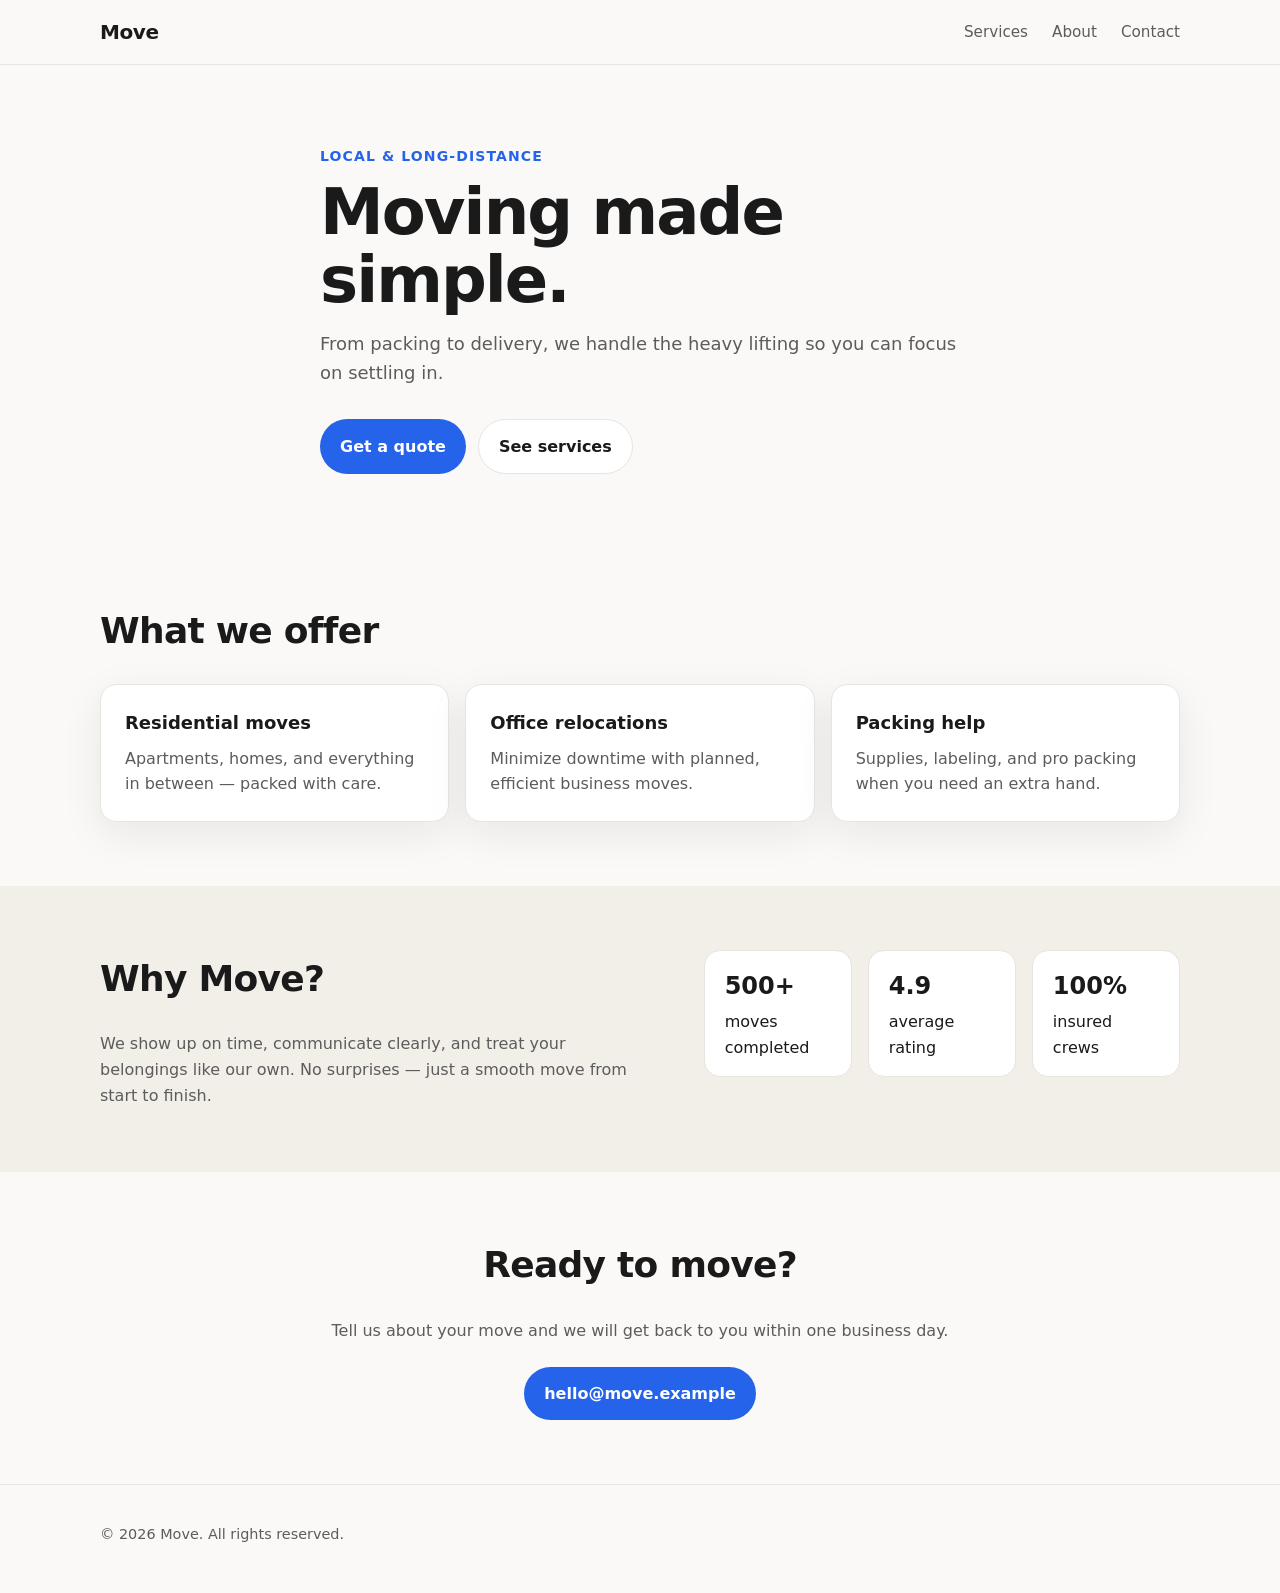
==== index.html @ 8deb81dd "Initial commit: simple HTML/CSS landing page for Move website. Co-authored-by: Cursor <cursoragent@c" ====
<!DOCTYPE html>
<html lang="en">
  <head>
    <meta charset="UTF-8" />
    <meta name="viewport" content="width=device-width, initial-scale=1.0" />
    <title>Move — Simple, stress-free moving</title>
    <link rel="stylesheet" href="styles.css" />
  </head>
  <body>
    <header class="site-header">
      <div class="container header-inner">
        <a class="logo" href="#">Move</a>
        <nav aria-label="Primary">
          <a href="#services">Services</a>
          <a href="#about">About</a>
          <a href="#contact">Contact</a>
        </nav>
      </div>
    </header>

    <main>
      <section class="hero">
        <div class="container hero-inner">
          <p class="eyebrow">Local &amp; long-distance</p>
          <h1>Moving made simple.</h1>
          <p class="lead">
            From packing to delivery, we handle the heavy lifting so you can
            focus on settling in.
          </p>
          <div class="hero-actions">
            <a class="button button-primary" href="#contact">Get a quote</a>
            <a class="button button-secondary" href="#services">See services</a>
          </div>
        </div>
      </section>

      <section id="services" class="section">
        <div class="container">
          <h2>What we offer</h2>
          <div class="cards">
            <article class="card">
              <h3>Residential moves</h3>
              <p>Apartments, homes, and everything in between — packed with care.</p>
            </article>
            <article class="card">
              <h3>Office relocations</h3>
              <p>Minimize downtime with planned, efficient business moves.</p>
            </article>
            <article class="card">
              <h3>Packing help</h3>
              <p>Supplies, labeling, and pro packing when you need an extra hand.</p>
            </article>
          </div>
        </div>
      </section>

      <section id="about" class="section section-muted">
        <div class="container about-grid">
          <div>
            <h2>Why Move?</h2>
            <p>
              We show up on time, communicate clearly, and treat your belongings
              like our own. No surprises — just a smooth move from start to finish.
            </p>
          </div>
          <ul class="stats">
            <li><strong>500+</strong> moves completed</li>
            <li><strong>4.9</strong> average rating</li>
            <li><strong>100%</strong> insured crews</li>
          </ul>
        </div>
      </section>

      <section id="contact" class="section">
        <div class="container contact">
          <h2>Ready to move?</h2>
          <p>Tell us about your move and we will get back to you within one business day.</p>
          <a class="button button-primary" href="mailto:hello@move.example">hello@move.example</a>
        </div>
      </section>
    </main>

    <footer class="site-footer">
      <div class="container">
        <p>&copy; 2026 Move. All rights reserved.</p>
      </div>
    </footer>
  </body>
</html>
---- styles.css ----
*,
*::before,
*::after {
  box-sizing: border-box;
}

:root {
  --bg: #faf9f7;
  --surface: #ffffff;
  --text: #1a1a1a;
  --muted: #5c5c5c;
  --accent: #2563eb;
  --accent-dark: #1d4ed8;
  --border: #e8e4df;
  --shadow: 0 12px 40px rgba(26, 26, 26, 0.08);
  --radius: 16px;
  --max-width: 1080px;
}

html {
  scroll-behavior: smooth;
}

body {
  margin: 0;
  font-family: system-ui, -apple-system, BlinkMacSystemFont, "Segoe UI", sans-serif;
  color: var(--text);
  background: var(--bg);
  line-height: 1.6;
}

a {
  color: inherit;
  text-decoration: none;
}

.container {
  width: min(100% - 2rem, var(--max-width));
  margin-inline: auto;
}

.site-header {
  position: sticky;
  top: 0;
  z-index: 10;
  background: rgba(250, 249, 247, 0.9);
  backdrop-filter: blur(10px);
  border-bottom: 1px solid var(--border);
}

.header-inner {
  display: flex;
  align-items: center;
  justify-content: space-between;
  padding: 1rem 0;
}

.logo {
  font-weight: 700;
  font-size: 1.25rem;
  letter-spacing: -0.02em;
}

nav {
  display: flex;
  gap: 1.5rem;
}

nav a {
  color: var(--muted);
  font-size: 0.95rem;
}

nav a:hover {
  color: var(--text);
}

.hero {
  padding: 5rem 0 4rem;
}

.hero-inner {
  max-width: 640px;
}

.eyebrow {
  margin: 0 0 0.75rem;
  font-size: 0.875rem;
  font-weight: 600;
  letter-spacing: 0.08em;
  text-transform: uppercase;
  color: var(--accent);
}

h1 {
  margin: 0 0 1rem;
  font-size: clamp(2.5rem, 6vw, 4rem);
  line-height: 1.05;
  letter-spacing: -0.03em;
}

.lead {
  margin: 0 0 2rem;
  font-size: 1.125rem;
  color: var(--muted);
}

.hero-actions {
  display: flex;
  flex-wrap: wrap;
  gap: 0.75rem;
}

.button {
  display: inline-flex;
  align-items: center;
  justify-content: center;
  padding: 0.85rem 1.25rem;
  border-radius: 999px;
  font-weight: 600;
  transition: transform 0.15s ease, background 0.15s ease, color 0.15s ease;
}

.button:hover {
  transform: translateY(-1px);
}

.button-primary {
  background: var(--accent);
  color: #fff;
}

.button-primary:hover {
  background: var(--accent-dark);
}

.button-secondary {
  background: var(--surface);
  border: 1px solid var(--border);
}

.section {
  padding: 4rem 0;
}

.section-muted {
  background: #f2efe9;
}

h2 {
  margin: 0 0 1.5rem;
  font-size: clamp(1.75rem, 4vw, 2.25rem);
  letter-spacing: -0.02em;
}

.cards {
  display: grid;
  grid-template-columns: repeat(auto-fit, minmax(220px, 1fr));
  gap: 1rem;
}

.card {
  background: var(--surface);
  border: 1px solid var(--border);
  border-radius: var(--radius);
  padding: 1.5rem;
  box-shadow: var(--shadow);
}

.card h3 {
  margin: 0 0 0.5rem;
  font-size: 1.125rem;
}

.card p {
  margin: 0;
  color: var(--muted);
}

.about-grid {
  display: grid;
  gap: 2rem;
  align-items: start;
}

.about-grid p {
  margin: 0;
  color: var(--muted);
  max-width: 52ch;
}

.stats {
  list-style: none;
  margin: 0;
  padding: 0;
  display: grid;
  gap: 1rem;
}

.stats li {
  background: var(--surface);
  border: 1px solid var(--border);
  border-radius: var(--radius);
  padding: 1rem 1.25rem;
}

.stats strong {
  display: block;
  font-size: 1.5rem;
  margin-bottom: 0.25rem;
}

.contact {
  text-align: center;
}

.contact p {
  margin: 0 0 1.5rem;
  color: var(--muted);
}

.site-footer {
  border-top: 1px solid var(--border);
  padding: 1.5rem 0 2rem;
  color: var(--muted);
  font-size: 0.9rem;
}

@media (min-width: 768px) {
  .about-grid {
    grid-template-columns: 1.2fr 1fr;
  }

  .stats {
    grid-template-columns: repeat(3, 1fr);
  }
}
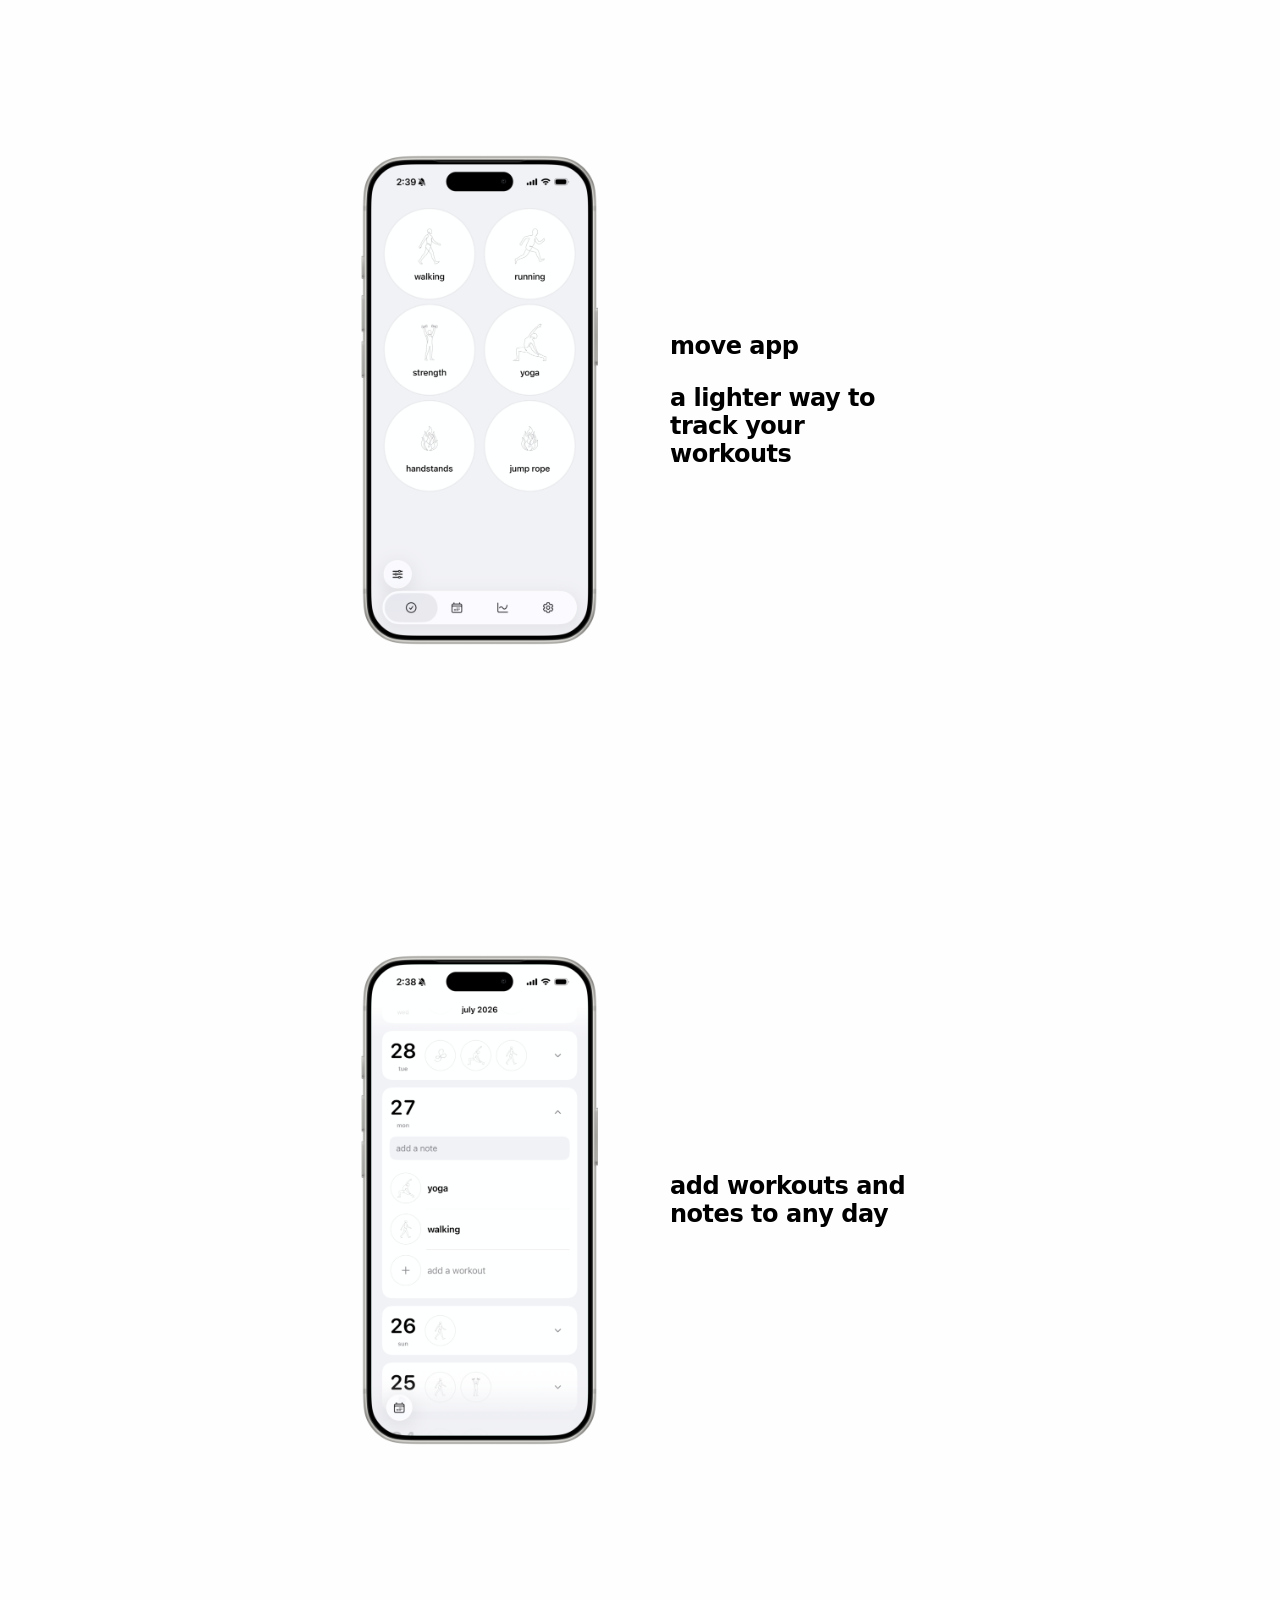
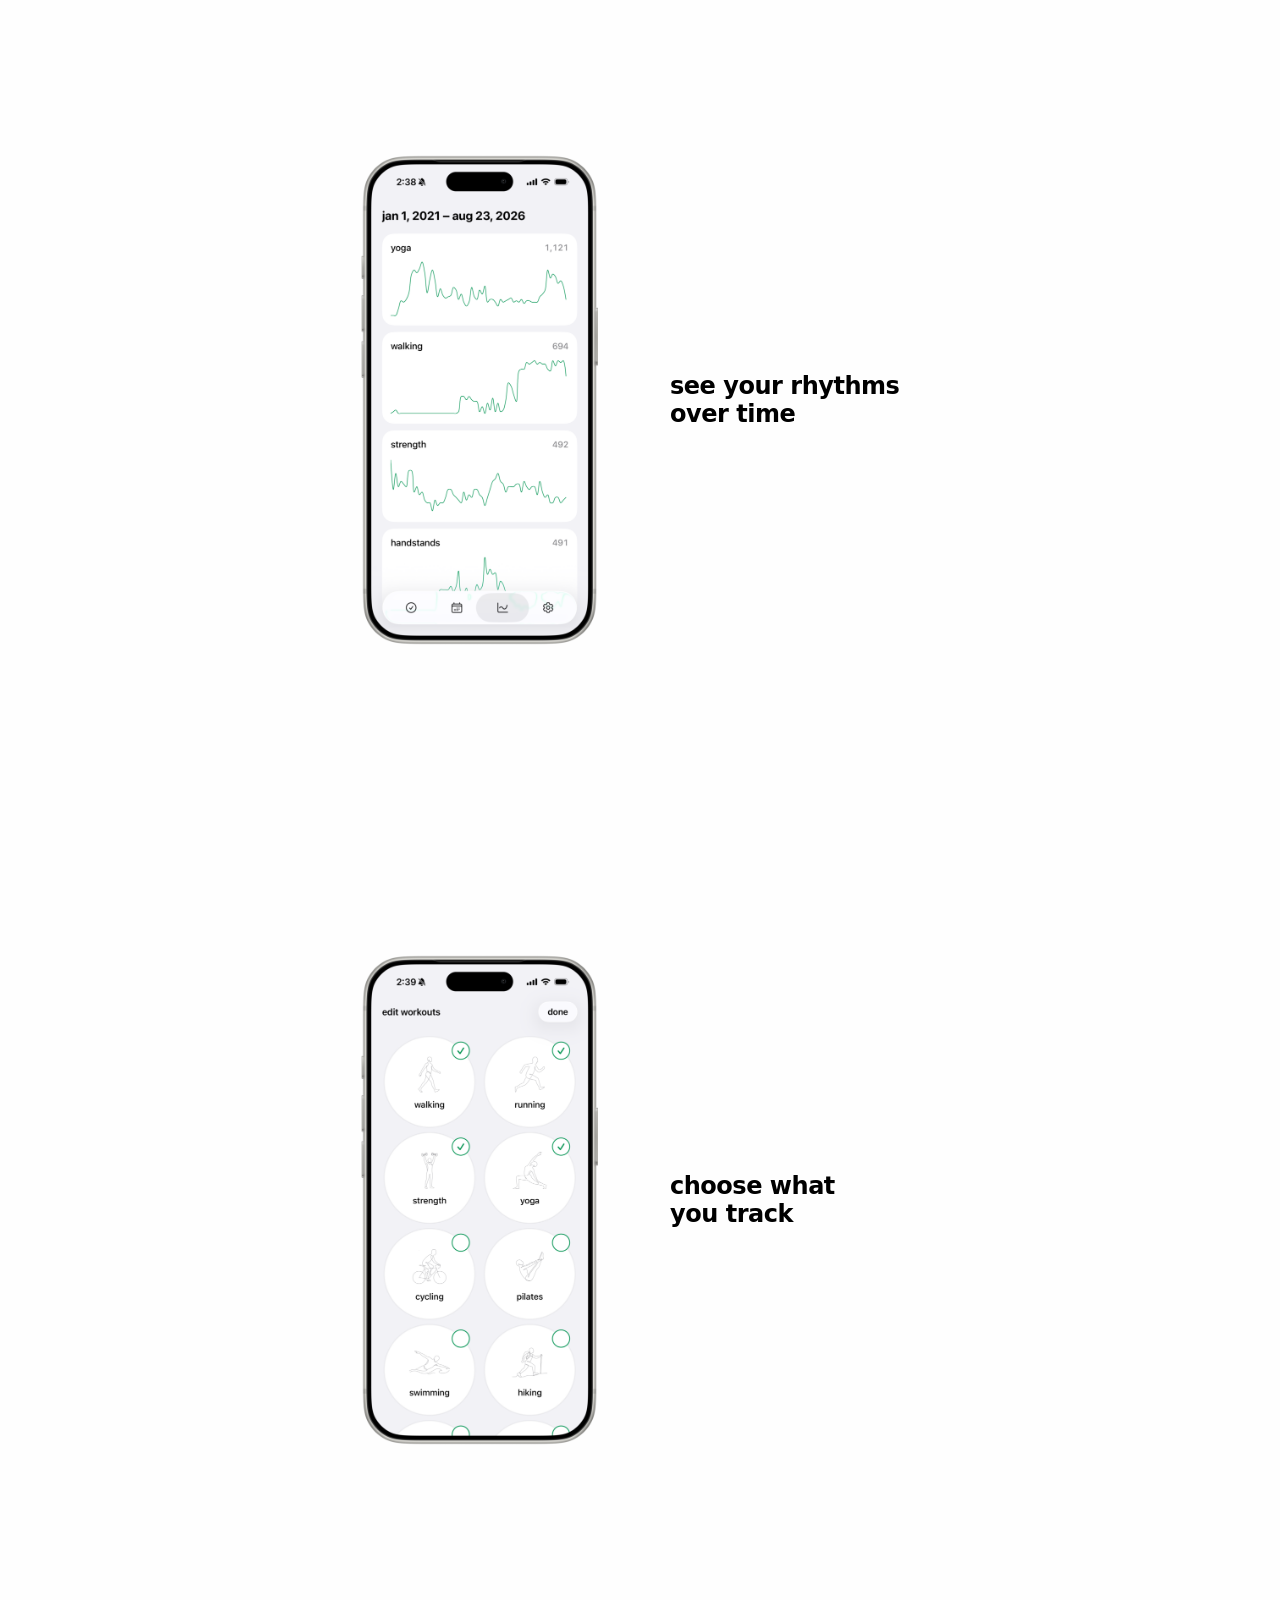
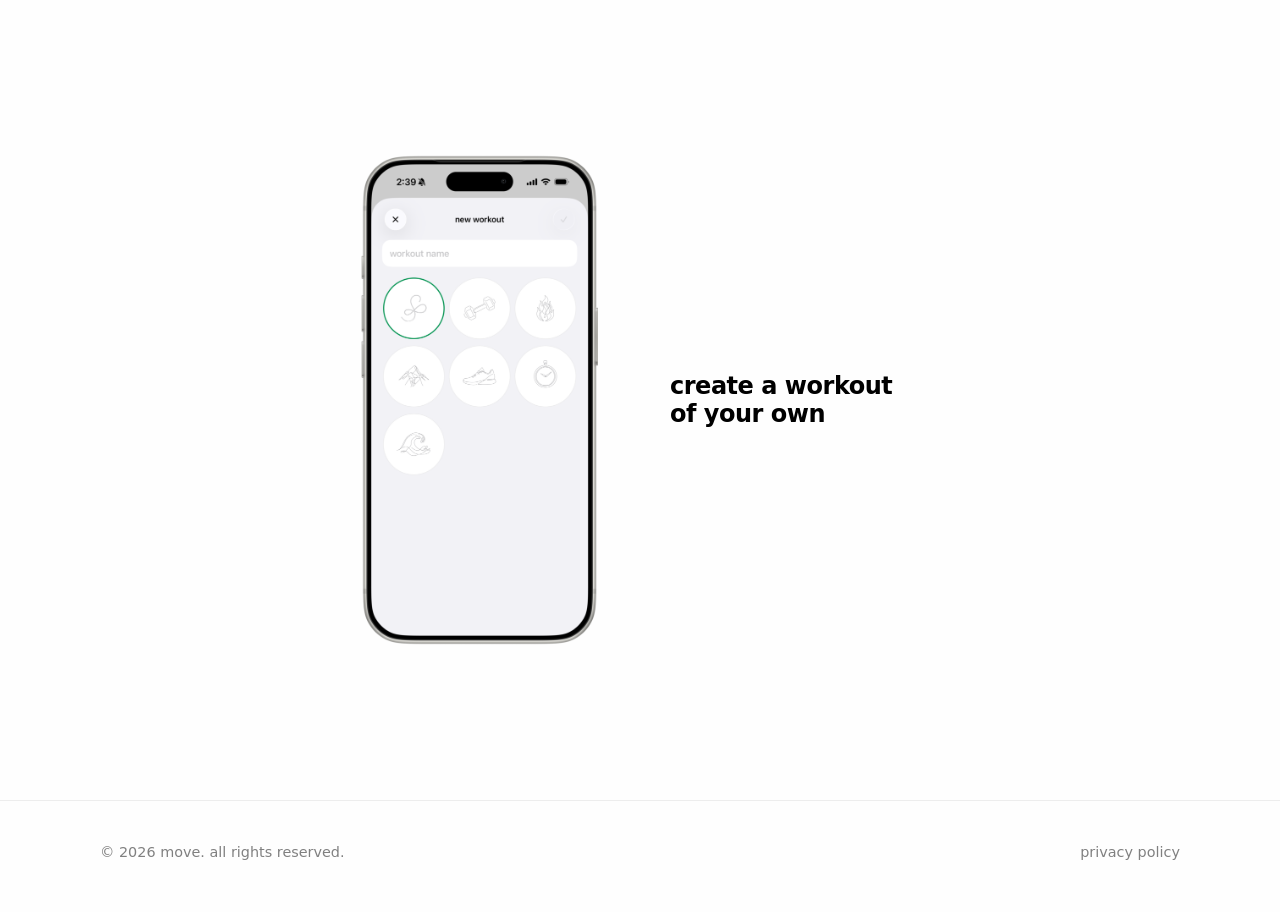
==== commit cf67a058: "Launch move workout tracker marketing site with privacy policy. Replace the placeholder landing page" ====
--- a/index.html
+++ b/index.html
@@ -3,87 +3,101 @@
   <head>
     <meta charset="UTF-8" />
     <meta name="viewport" content="width=device-width, initial-scale=1.0" />
-    <title>Move — Simple, stress-free moving</title>
+    <meta
+      name="description"
+      content="move app — a lighter way to track your workouts"
+    />
+    <title>move — a lighter way to track your workouts</title>
+    <link rel="icon" href="favicon.svg" type="image/svg+xml" />
     <link rel="stylesheet" href="styles.css" />
+    <script>
+      if (!matchMedia("(prefers-reduced-motion: reduce)").matches) {
+        document.documentElement.classList.add("js-reveal");
+      }
+    </script>
   </head>
   <body>
-    <header class="site-header">
-      <div class="container header-inner">
-        <a class="logo" href="#">Move</a>
-        <nav aria-label="Primary">
-          <a href="#services">Services</a>
-          <a href="#about">About</a>
-          <a href="#contact">Contact</a>
-        </nav>
-      </div>
-    </header>
-
-    <main>
-      <section class="hero">
-        <div class="container hero-inner">
-          <p class="eyebrow">Local &amp; long-distance</p>
-          <h1>Moving made simple.</h1>
-          <p class="lead">
-            From packing to delivery, we handle the heavy lifting so you can
-            focus on settling in.
-          </p>
-          <div class="hero-actions">
-            <a class="button button-primary" href="#contact">Get a quote</a>
-            <a class="button button-secondary" href="#services">See services</a>
+    <main class="landing">
+      <section class="panel">
+        <div class="panel-inner">
+          <figure class="panel-phone reveal">
+            <img
+              src="images/log.png"
+              alt="move app home screen with one-tap workout logging"
+              width="560"
+              height="1167"
+            />
+          </figure>
+          <div class="panel-copy reveal">
+            <h1>move app</h1>
+            <p>a lighter way to track your workouts</p>
           </div>
         </div>
       </section>
 
-      <section id="services" class="section">
-        <div class="container">
-          <h2>What we offer</h2>
-          <div class="cards">
-            <article class="card">
-              <h3>Residential moves</h3>
-              <p>Apartments, homes, and everything in between — packed with care.</p>
-            </article>
-            <article class="card">
-              <h3>Office relocations</h3>
-              <p>Minimize downtime with planned, efficient business moves.</p>
-            </article>
-            <article class="card">
-              <h3>Packing help</h3>
-              <p>Supplies, labeling, and pro packing when you need an extra hand.</p>
-            </article>
-          </div>
+      <section class="panel">
+        <div class="panel-inner">
+          <figure class="panel-phone reveal">
+            <img
+              src="images/calendar.png"
+              alt="Calendar view with notes and workouts for a day"
+              width="560"
+              height="1167"
+            />
+          </figure>
+          <p class="panel-copy reveal">add workouts and notes to any day</p>
         </div>
       </section>
 
-      <section id="about" class="section section-muted">
-        <div class="container about-grid">
-          <div>
-            <h2>Why Move?</h2>
-            <p>
-              We show up on time, communicate clearly, and treat your belongings
-              like our own. No surprises — just a smooth move from start to finish.
-            </p>
-          </div>
-          <ul class="stats">
-            <li><strong>500+</strong> moves completed</li>
-            <li><strong>4.9</strong> average rating</li>
-            <li><strong>100%</strong> insured crews</li>
-          </ul>
+      <section class="panel">
+        <div class="panel-inner">
+          <figure class="panel-phone reveal">
+            <img
+              src="images/patterns.png"
+              alt="Activity rhythms with sparklines for each workout"
+              width="560"
+              height="1167"
+            />
+          </figure>
+          <p class="panel-copy reveal">see your rhythms over time</p>
         </div>
       </section>
 
-      <section id="contact" class="section">
-        <div class="container contact">
-          <h2>Ready to move?</h2>
-          <p>Tell us about your move and we will get back to you within one business day.</p>
-          <a class="button button-primary" href="mailto:hello@move.example">hello@move.example</a>
+      <section class="panel">
+        <div class="panel-inner">
+          <figure class="panel-phone reveal">
+            <img
+              src="images/edit.png"
+              alt="Choose which workouts appear in your list"
+              width="560"
+              height="1167"
+            />
+          </figure>
+          <p class="panel-copy reveal">choose what you track</p>
+        </div>
+      </section>
+
+      <section class="panel">
+        <div class="panel-inner">
+          <figure class="panel-phone reveal">
+            <img
+              src="images/custom.png"
+              alt="Create a custom workout with name and icon"
+              width="560"
+              height="1167"
+            />
+          </figure>
+          <p class="panel-copy reveal">create a workout of your own</p>
         </div>
       </section>
     </main>
 
     <footer class="site-footer">
-      <div class="container">
-        <p>&copy; 2026 Move. All rights reserved.</p>
+      <div class="container footer-inner">
+        <p>&copy; 2026 move. all rights reserved.</p>
+        <a href="privacy.html">privacy policy</a>
       </div>
     </footer>
+    <script src="reveal.js"></script>
   </body>
 </html>
--- a/styles.css
+++ b/styles.css
@@ -5,20 +5,14 @@
 }
 
 :root {
-  --bg: #faf9f7;
-  --surface: #ffffff;
-  --text: #1a1a1a;
-  --muted: #5c5c5c;
-  --accent: #2563eb;
-  --accent-dark: #1d4ed8;
-  --border: #e8e4df;
-  --shadow: 0 12px 40px rgba(26, 26, 26, 0.08);
-  --radius: 16px;
+  --bg: #fefefe;
+  --text: #000000;
+  --muted: hsl(0, 0%, 50%);
+  --accent: #1f7a4d;
+  --accent-dark: #16653e;
+  --border: hsl(0, 0%, 93%);
   --max-width: 1080px;
-}
-
-html {
-  scroll-behavior: smooth;
+  --ease-out-soft: cubic-bezier(0.22, 1, 0.36, 1);
 }
 
 body {
@@ -34,6 +28,12 @@
   text-decoration: none;
 }
 
+img {
+  display: block;
+  max-width: 100%;
+  height: auto;
+}
+
 .container {
   width: min(100% - 2rem, var(--max-width));
   margin-inline: auto;
@@ -43,7 +43,7 @@
   position: sticky;
   top: 0;
   z-index: 10;
-  background: rgba(250, 249, 247, 0.9);
+  background: rgba(254, 254, 254, 0.9);
   backdrop-filter: blur(10px);
   border-bottom: 1px solid var(--border);
 }
@@ -56,182 +56,235 @@
 }
 
 .logo {
-  font-weight: 700;
+  font-weight: 600;
   font-size: 1.25rem;
   letter-spacing: -0.02em;
-}
-
-nav {
-  display: flex;
-  gap: 1.5rem;
-}
-
-nav a {
-  color: var(--muted);
-  font-size: 0.95rem;
-}
-
-nav a:hover {
-  color: var(--text);
-}
-
-.hero {
-  padding: 5rem 0 4rem;
-}
-
-.hero-inner {
-  max-width: 640px;
-}
-
-.eyebrow {
-  margin: 0 0 0.75rem;
-  font-size: 0.875rem;
-  font-weight: 600;
-  letter-spacing: 0.08em;
-  text-transform: uppercase;
-  color: var(--accent);
 }
 
 h1 {
   margin: 0 0 1rem;
   font-size: clamp(2.5rem, 6vw, 4rem);
+  font-weight: 600;
   line-height: 1.05;
   letter-spacing: -0.03em;
 }
 
-.lead {
-  margin: 0 0 2rem;
-  font-size: 1.125rem;
-  color: var(--muted);
-}
-
-.hero-actions {
-  display: flex;
-  flex-wrap: wrap;
-  gap: 0.75rem;
-}
-
-.button {
-  display: inline-flex;
+.landing {
+  display: flex;
+  flex-direction: column;
+}
+
+.panel {
+  display: flex;
   align-items: center;
   justify-content: center;
-  padding: 0.85rem 1.25rem;
-  border-radius: 999px;
-  font-weight: 600;
-  transition: transform 0.15s ease, background 0.15s ease, color 0.15s ease;
-}
-
-.button:hover {
-  transform: translateY(-1px);
-}
-
-.button-primary {
-  background: var(--accent);
-  color: #fff;
-}
-
-.button-primary:hover {
-  background: var(--accent-dark);
-}
-
-.button-secondary {
-  background: var(--surface);
-  border: 1px solid var(--border);
-}
-
-.section {
-  padding: 4rem 0;
-}
-
-.section-muted {
-  background: #f2efe9;
-}
-
-h2 {
-  margin: 0 0 1.5rem;
-  font-size: clamp(1.75rem, 4vw, 2.25rem);
+  min-height: min(800px, 100svh);
+  padding: 3rem 1.5rem;
+}
+
+.panel-inner {
+  display: flex;
+  flex-direction: column;
+  align-items: center;
+  gap: 3rem;
+  width: min(100%, 558px);
+}
+
+.panel-phone {
+  margin: 0;
+  width: min(100%, 237px);
+  overflow: hidden;
+  border-radius: 2.5rem;
+}
+
+.panel-phone img {
+  width: 100%;
+}
+
+.panel-copy {
+  margin: 0;
+  width: min(100%, 249px);
+  font-size: 1.5rem;
+  font-weight: 600;
+  line-height: normal;
   letter-spacing: -0.02em;
-}
-
-.cards {
-  display: grid;
-  grid-template-columns: repeat(auto-fit, minmax(220px, 1fr));
-  gap: 1rem;
-}
-
-.card {
-  background: var(--surface);
-  border: 1px solid var(--border);
-  border-radius: var(--radius);
-  padding: 1.5rem;
-  box-shadow: var(--shadow);
-}
-
-.card h3 {
-  margin: 0 0 0.5rem;
-  font-size: 1.125rem;
-}
-
-.card p {
-  margin: 0;
-  color: var(--muted);
-}
-
-.about-grid {
-  display: grid;
-  gap: 2rem;
-  align-items: start;
-}
-
-.about-grid p {
-  margin: 0;
-  color: var(--muted);
-  max-width: 52ch;
-}
-
-.stats {
-  list-style: none;
-  margin: 0;
-  padding: 0;
-  display: grid;
-  gap: 1rem;
-}
-
-.stats li {
-  background: var(--surface);
-  border: 1px solid var(--border);
-  border-radius: var(--radius);
-  padding: 1rem 1.25rem;
-}
-
-.stats strong {
-  display: block;
-  font-size: 1.5rem;
-  margin-bottom: 0.25rem;
-}
-
-.contact {
   text-align: center;
-}
-
-.contact p {
-  margin: 0 0 1.5rem;
-  color: var(--muted);
+  text-wrap: pretty;
+  display: flex;
+  flex-direction: column;
+  gap: 1em;
+}
+
+.panel-copy h1,
+.panel-copy p {
+  margin: 0;
+}
+
+.panel-copy h1 {
+  font-size: inherit;
+  font-weight: inherit;
+  line-height: inherit;
+  letter-spacing: inherit;
 }
 
 .site-footer {
   border-top: 1px solid var(--border);
-  padding: 1.5rem 0 2rem;
+  padding: 2.5rem 0 3rem;
   color: var(--muted);
   font-size: 0.9rem;
 }
 
+.footer-inner {
+  display: flex;
+  flex-direction: column;
+  flex-wrap: wrap;
+  align-items: center;
+  justify-content: center;
+  gap: 0.75rem;
+  text-align: center;
+}
+
+.footer-inner p {
+  margin: 0;
+}
+
+.footer-inner a {
+  color: var(--muted);
+  font-size: 0.9rem;
+}
+
+.footer-inner a:hover {
+  color: var(--text);
+}
+
+.legal-page {
+  padding: 4rem 0 5rem;
+}
+
+.legal-inner {
+  max-width: 48ch;
+  text-wrap: pretty;
+}
+
+.updated {
+  margin: 0 0 3rem;
+  color: var(--muted);
+  font-size: 0.95rem;
+}
+
+.legal-section {
+  margin-bottom: 2.125rem;
+}
+
+.legal-section h2 {
+  margin: 0 0 0.75rem;
+  font-size: 1.375rem;
+  font-weight: 600;
+  letter-spacing: -0.02em;
+}
+
+.legal-section p,
+.legal-section ul {
+  margin: 0 0 1rem;
+  color: var(--text);
+}
+
+.legal-section ul {
+  padding-left: 1.375rem;
+}
+
+.legal-section li + li {
+  margin-top: 0.375rem;
+}
+
+.legal-page a {
+  transition: text-decoration-color 0.2s ease;
+  text-decoration: underline;
+  text-underline-offset: 3px;
+  text-decoration-color: color-mix(in srgb, var(--text) 15%, transparent);
+}
+
+.legal-page a:hover {
+  text-decoration-color: color-mix(in srgb, var(--text) 40%, transparent);
+}
+
+/* Reveal: fade + slight slide up (only when JS enables .js-reveal) */
+.js-reveal .reveal {
+  opacity: 0;
+  transform: translateY(16px);
+  transition:
+    opacity 500ms var(--ease-out-soft),
+    transform 500ms var(--ease-out-soft);
+}
+
+.js-reveal .reveal--sm {
+  transform: translateY(12px);
+  transition-duration: 420ms;
+}
+
+.js-reveal .legal-body.reveal {
+  transform: translateY(10px);
+  transition-duration: 480ms;
+}
+
+.js-reveal .is-inview .panel-phone.reveal,
+.js-reveal .is-inview .panel-copy.reveal,
+.js-reveal .legal-page.is-inview .reveal {
+  opacity: 1;
+  transform: translateY(0);
+}
+
+.js-reveal .is-inview .panel-phone.reveal {
+  transition-delay: 0ms;
+}
+
+.js-reveal .is-inview .panel-copy.reveal {
+  transition-delay: 80ms;
+}
+
+.js-reveal .legal-page.is-inview h1.reveal {
+  transition-delay: 0ms;
+}
+
+.js-reveal .legal-page.is-inview .updated.reveal {
+  transition-delay: 60ms;
+}
+
+.js-reveal .legal-page.is-inview .legal-body.reveal {
+  transition-delay: 100ms;
+}
+
 @media (min-width: 768px) {
-  .about-grid {
-    grid-template-columns: 1.2fr 1fr;
-  }
-
-  .stats {
-    grid-template-columns: repeat(3, 1fr);
-  }
-}
+  .panel-inner {
+    flex-direction: row;
+    justify-content: center;
+    align-items: center;
+    gap: 72px;
+    width: auto;
+  }
+
+  .panel-copy {
+    text-align: left;
+  }
+
+  .footer-inner {
+    flex-direction: row;
+    justify-content: space-between;
+    text-align: start;
+  }
+}
+
+@media (prefers-reduced-motion: reduce) {
+  .js-reveal .reveal {
+    opacity: 1;
+    transform: none;
+    transition: none;
+  }
+
+  .js-reveal .is-inview .panel-phone.reveal,
+  .js-reveal .is-inview .panel-copy.reveal,
+  .js-reveal .legal-page.is-inview .reveal {
+    transition: none;
+    transition-delay: 0ms;
+  }
+}
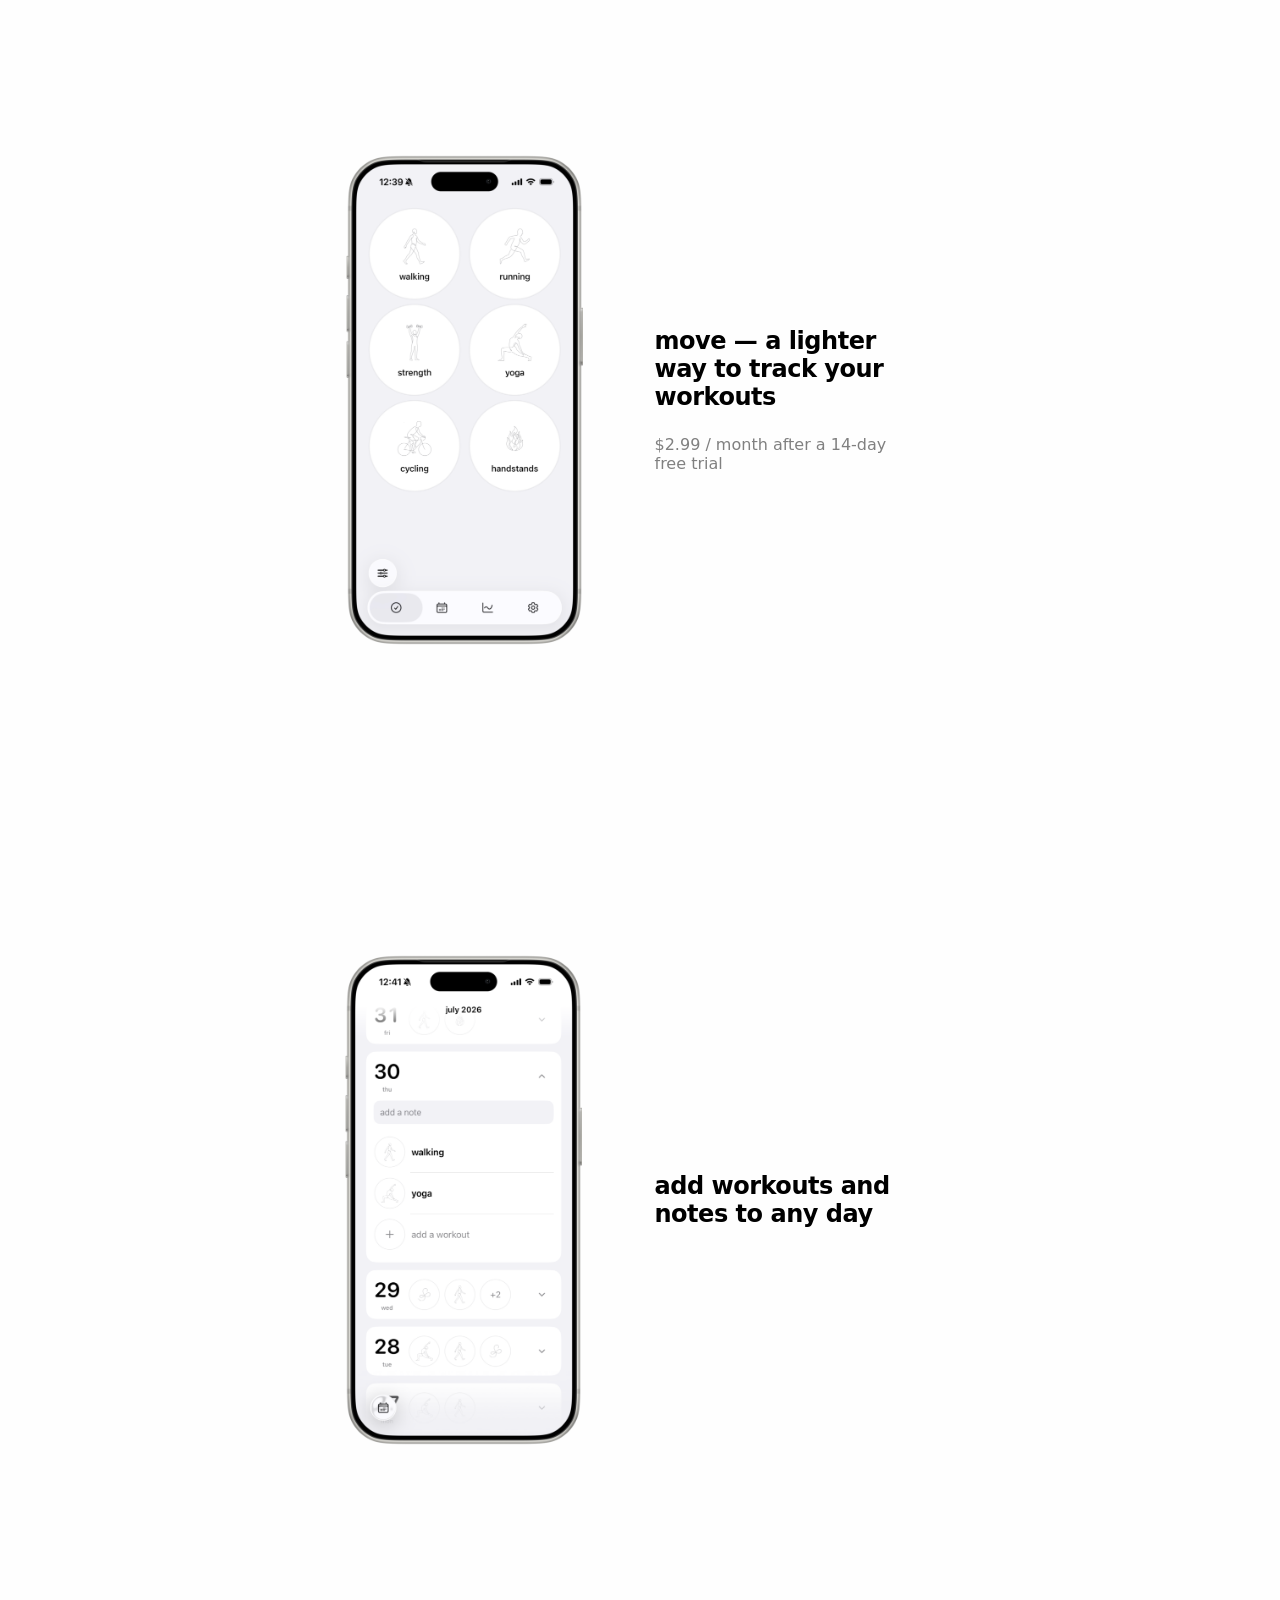
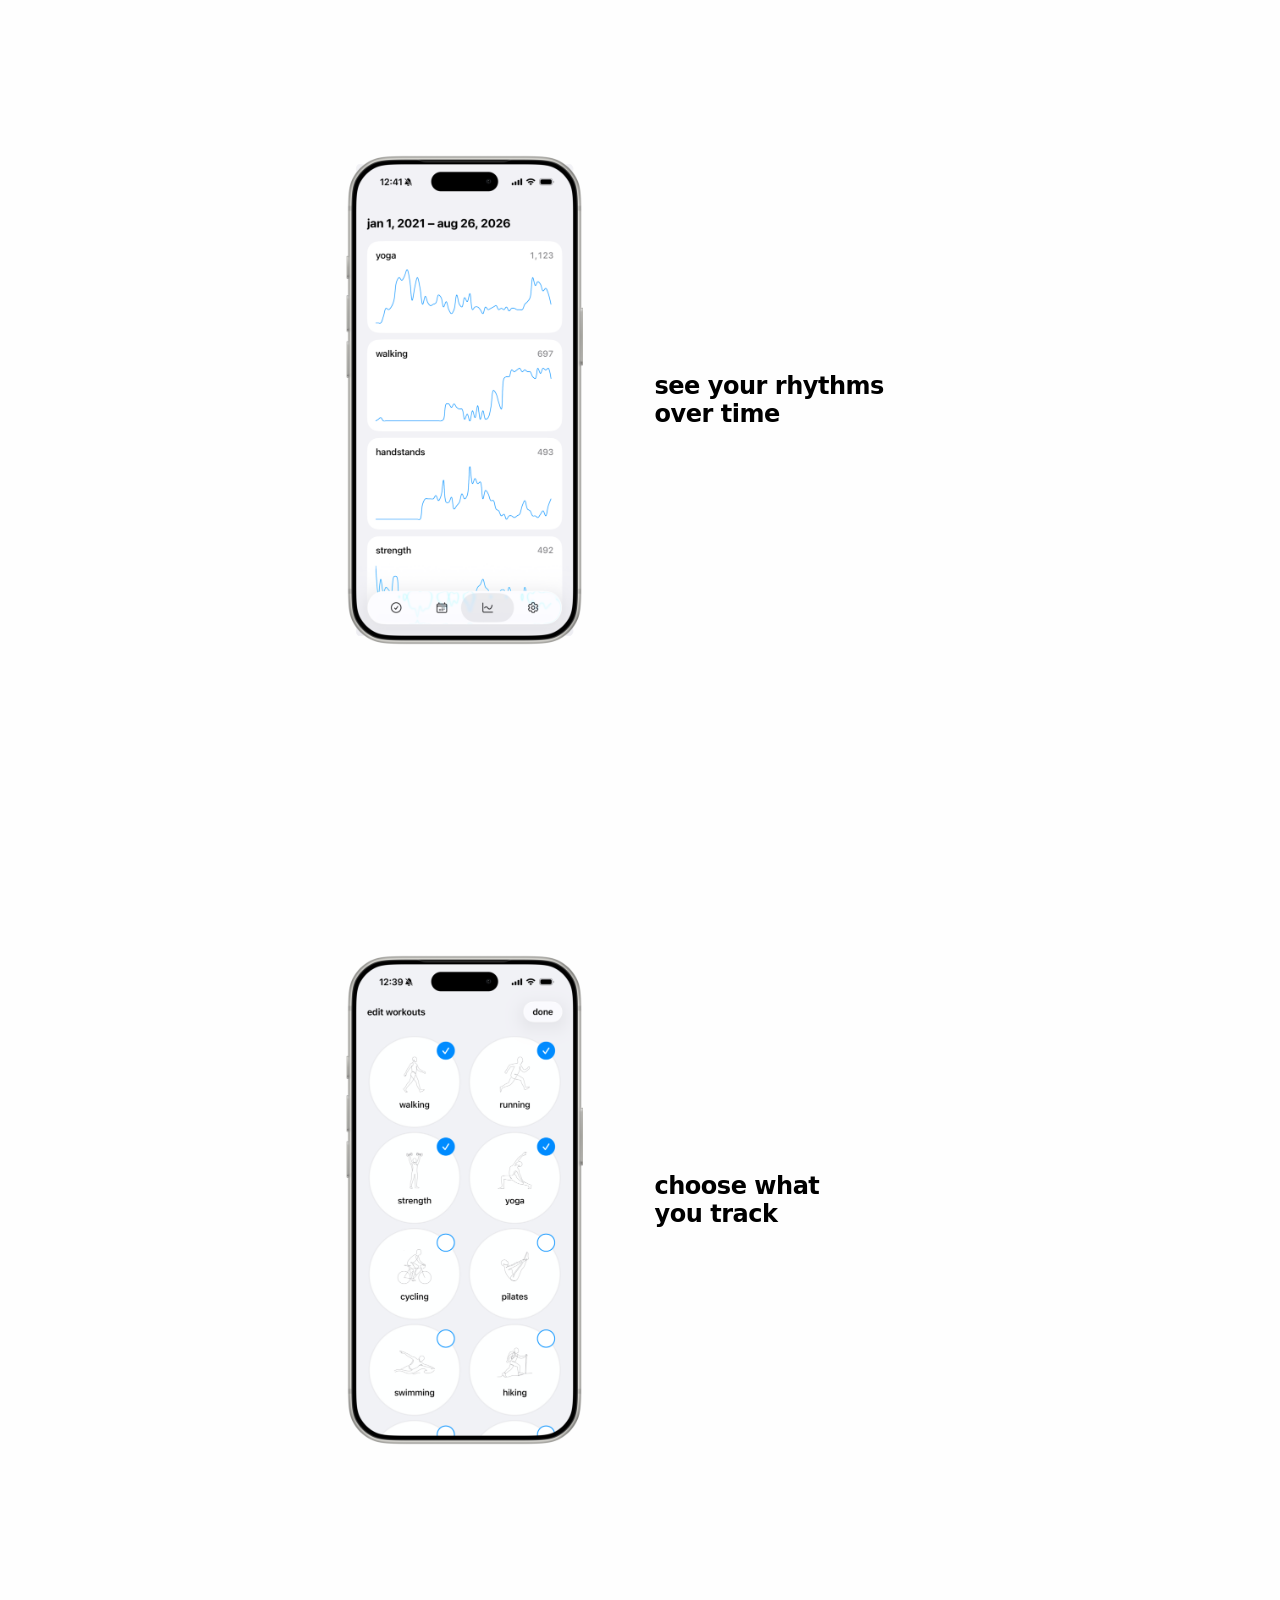
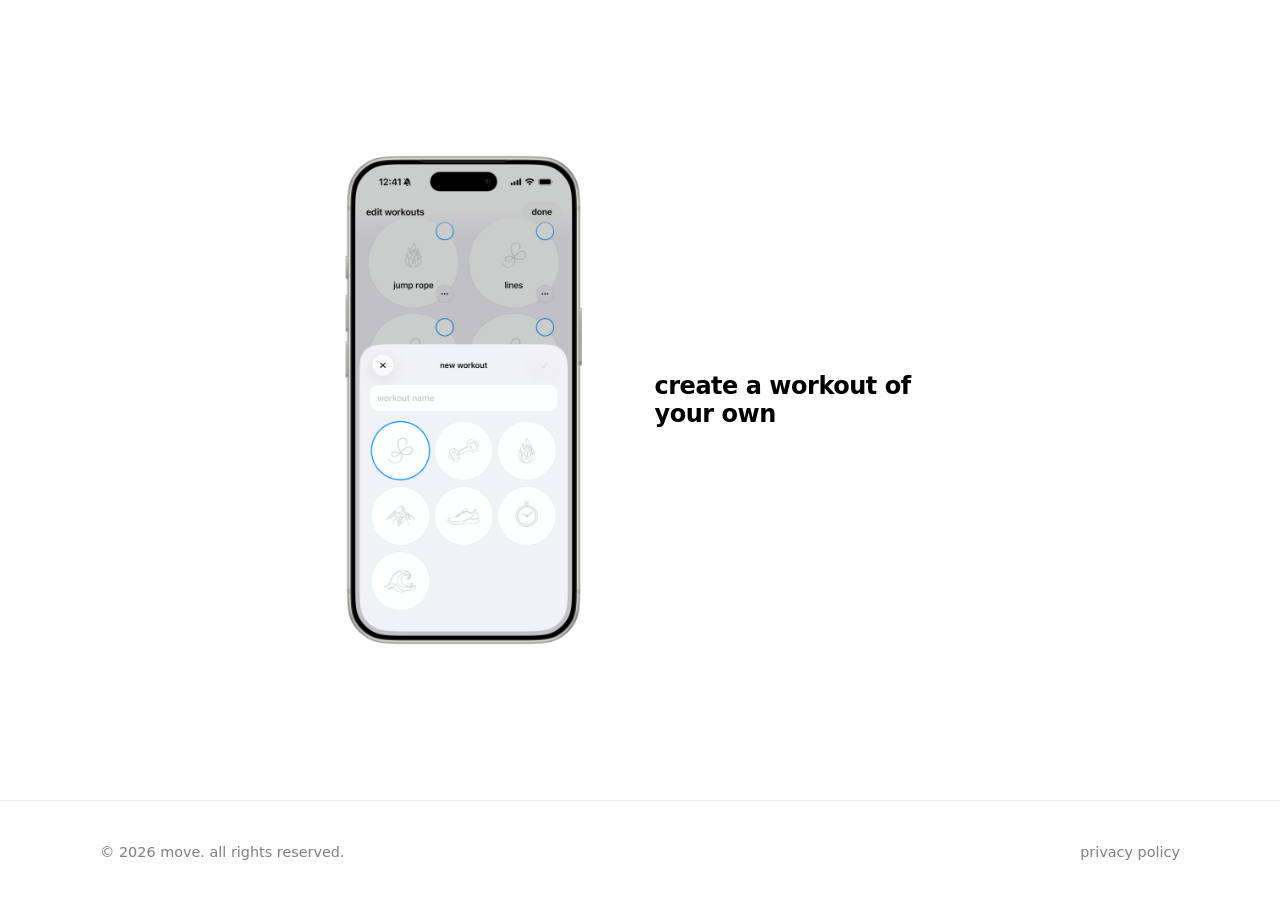
==== commit e282a637: "add pricing info" ====
--- a/index.html
+++ b/index.html
@@ -29,8 +29,8 @@
             />
           </figure>
           <div class="panel-copy reveal">
-            <h1>move app</h1>
-            <p>a lighter way to track your workouts</p>
+            <h1>move — a lighter way to track your workouts</h1>
+            <p class="panel-pricing">$2.99 / month after a 14-day free trial</p>
           </div>
         </div>
       </section>
@@ -95,7 +95,9 @@
     <footer class="site-footer">
       <div class="container footer-inner">
         <p>&copy; 2026 move. all rights reserved.</p>
-        <a href="privacy.html">privacy policy</a>
+        <nav class="footer-links" aria-label="Footer">
+          <a href="privacy.html">privacy policy</a>
+        </nav>
       </div>
     </footer>
     <script src="reveal.js"></script>
--- a/styles.css
+++ b/styles.css
@@ -17,10 +17,17 @@
 
 body {
   margin: 0;
+  min-height: 100svh;
+  display: flex;
+  flex-direction: column;
   font-family: system-ui, -apple-system, BlinkMacSystemFont, "Segoe UI", sans-serif;
   color: var(--text);
   background: var(--bg);
   line-height: 1.6;
+}
+
+main {
+  flex: 1;
 }
 
 a {
@@ -103,7 +110,7 @@
 
 .panel-copy {
   margin: 0;
-  width: min(100%, 249px);
+  width: min(100%, 280px);
   font-size: 1.5rem;
   font-weight: 600;
   line-height: normal;
@@ -127,6 +134,13 @@
   letter-spacing: inherit;
 }
 
+.panel-pricing {
+  font-size: 1rem;
+  font-weight: 400;
+  color: var(--muted);
+  letter-spacing: 0;
+}
+
 .site-footer {
   border-top: 1px solid var(--border);
   padding: 2.5rem 0 3rem;
@@ -148,12 +162,18 @@
   margin: 0;
 }
 
-.footer-inner a {
+.footer-links {
+  display: flex;
+  gap: 1rem;
+  align-items: center;
+}
+
+.footer-links a {
   color: var(--muted);
   font-size: 0.9rem;
 }
 
-.footer-inner a:hover {
+.footer-links a:hover {
   color: var(--text);
 }
 
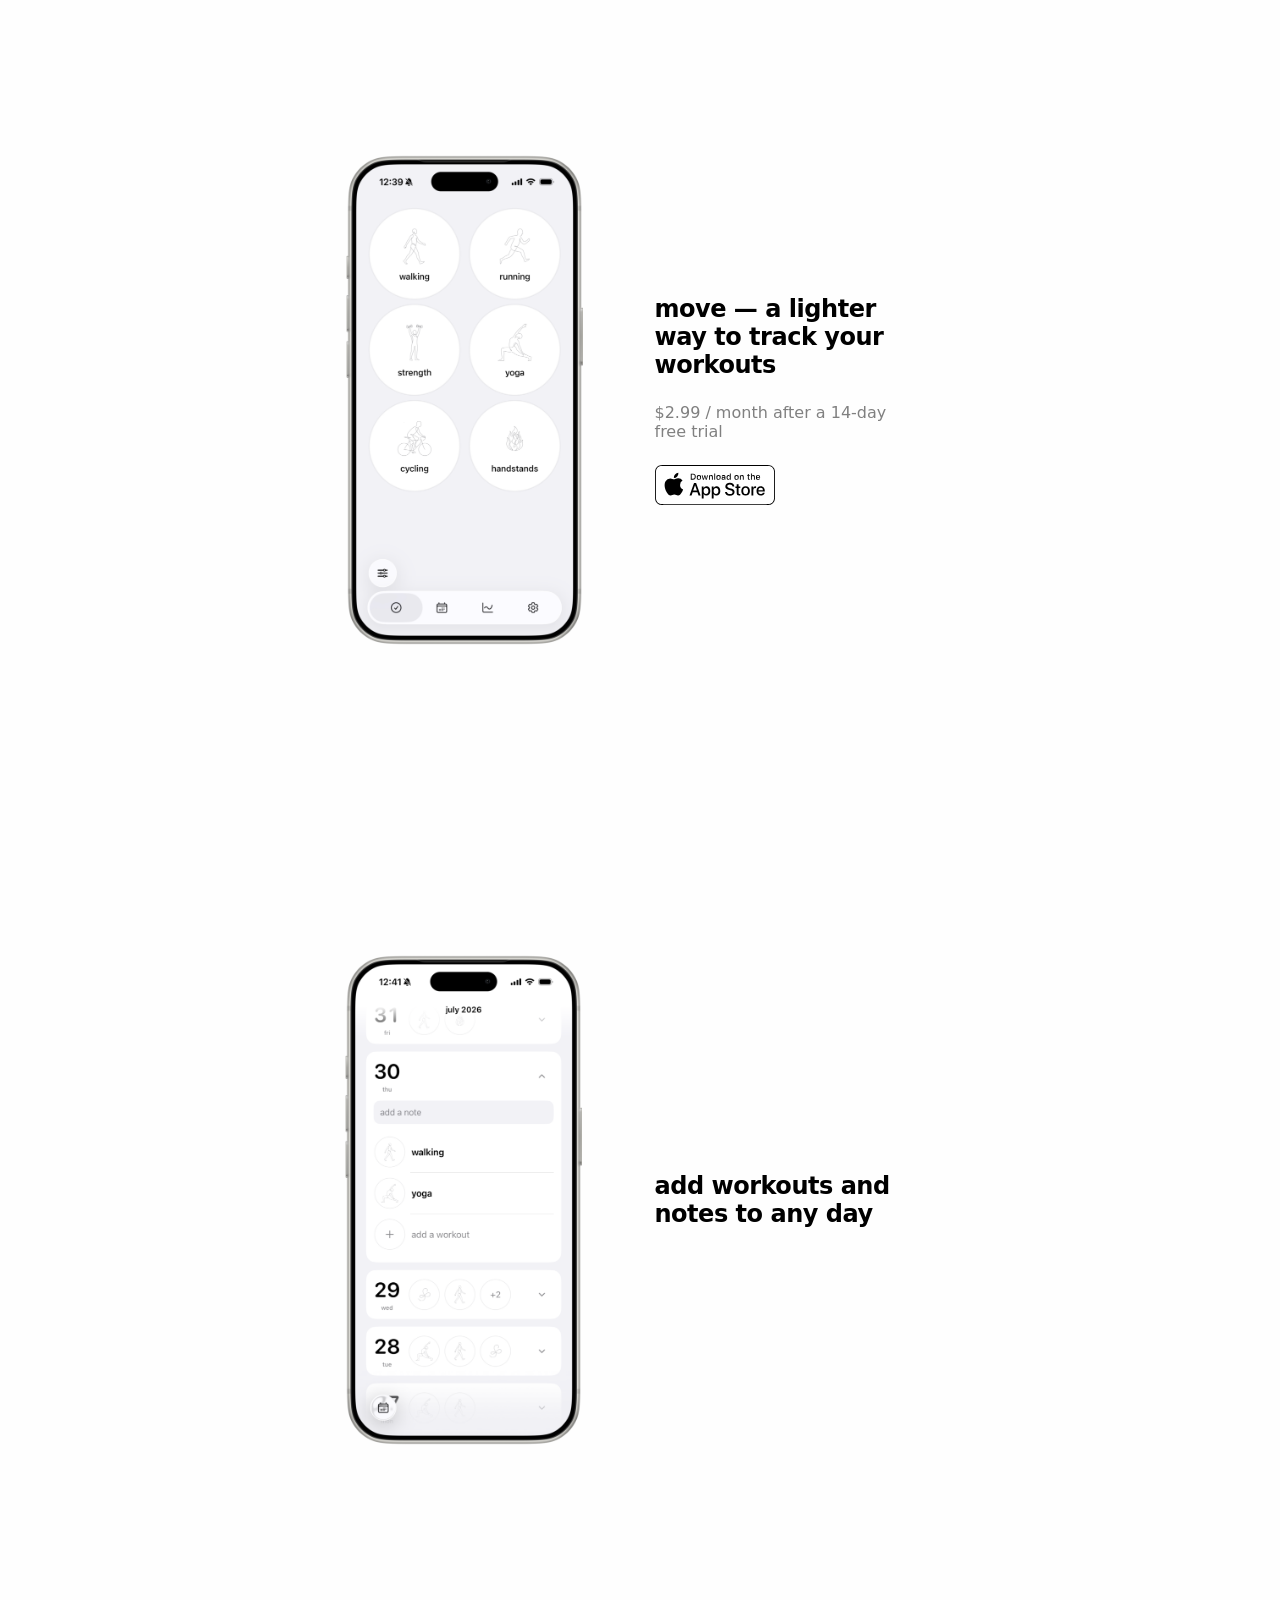
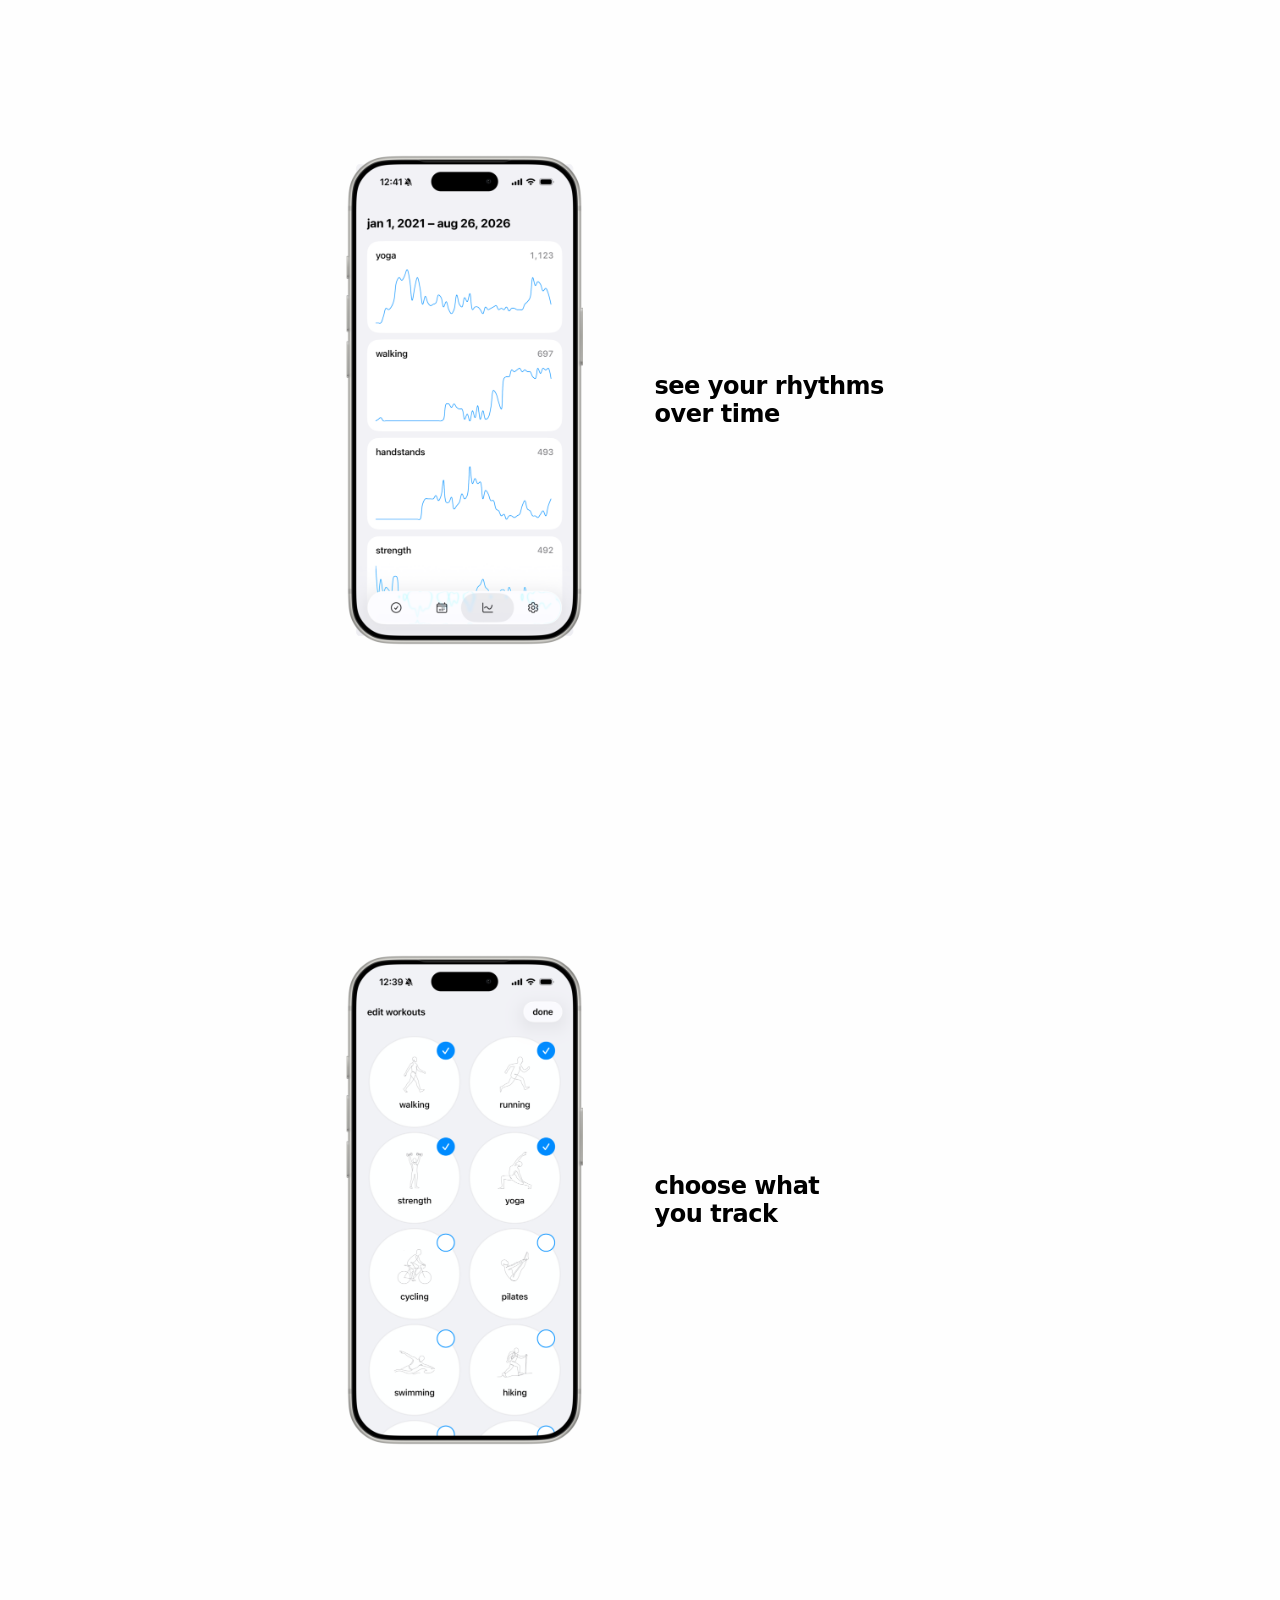
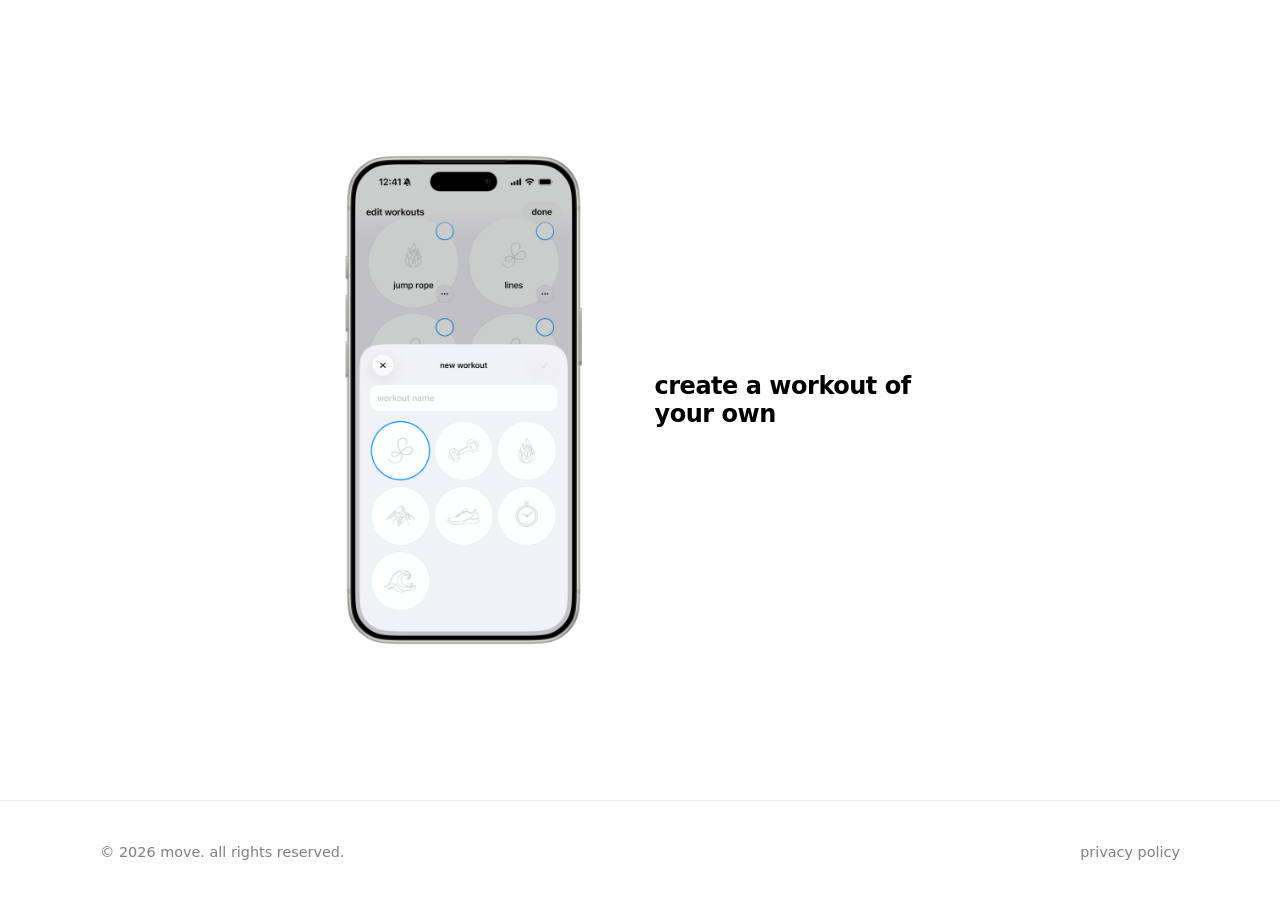
==== commit 46d3dee5: "Add an accessible App Store badge on the landing hero. Co-authored-by: Cursor <cursoragent@cursor.co" ====
--- a/index.html
+++ b/index.html
@@ -31,6 +31,22 @@
           <div class="panel-copy reveal">
             <h1>move — a lighter way to track your workouts</h1>
             <p class="panel-pricing">$2.99 / month after a 14-day free trial</p>
+            <a
+              class="app-store-badge"
+              href="https://apps.apple.com/us/app/move-workout-tracker/id6801334936"
+              target="_blank"
+              rel="noopener noreferrer"
+            >
+              <img
+                src="Download_on_the_App_Store_Badge_US-UK_RGB_wht_092917.svg"
+                alt=""
+                width="120"
+                height="40"
+              />
+              <span class="visually-hidden">
+                Download on the App Store (opens in a new tab)
+              </span>
+            </a>
           </div>
         </div>
       </section>
--- a/styles.css
+++ b/styles.css
@@ -141,6 +141,41 @@
   letter-spacing: 0;
 }
 
+.visually-hidden {
+  position: absolute;
+  width: 1px;
+  height: 1px;
+  padding: 0;
+  margin: -1px;
+  overflow: hidden;
+  clip: rect(0, 0, 0, 0);
+  white-space: nowrap;
+  border: 0;
+}
+
+.app-store-badge {
+  position: relative;
+  display: inline-flex;
+  align-self: center;
+  line-height: 0;
+  border-radius: 8px;
+  transition: opacity 200ms ease;
+}
+
+.app-store-badge img {
+  width: 120px;
+  height: auto;
+}
+
+.app-store-badge:hover {
+  opacity: 0.72;
+}
+
+.app-store-badge:focus-visible {
+  outline: 2px solid var(--text);
+  outline-offset: 4px;
+}
+
 .site-footer {
   border-top: 1px solid var(--border);
   padding: 2.5rem 0 3rem;
@@ -287,6 +322,10 @@
     text-align: left;
   }
 
+  .app-store-badge {
+    align-self: flex-start;
+  }
+
   .footer-inner {
     flex-direction: row;
     justify-content: space-between;
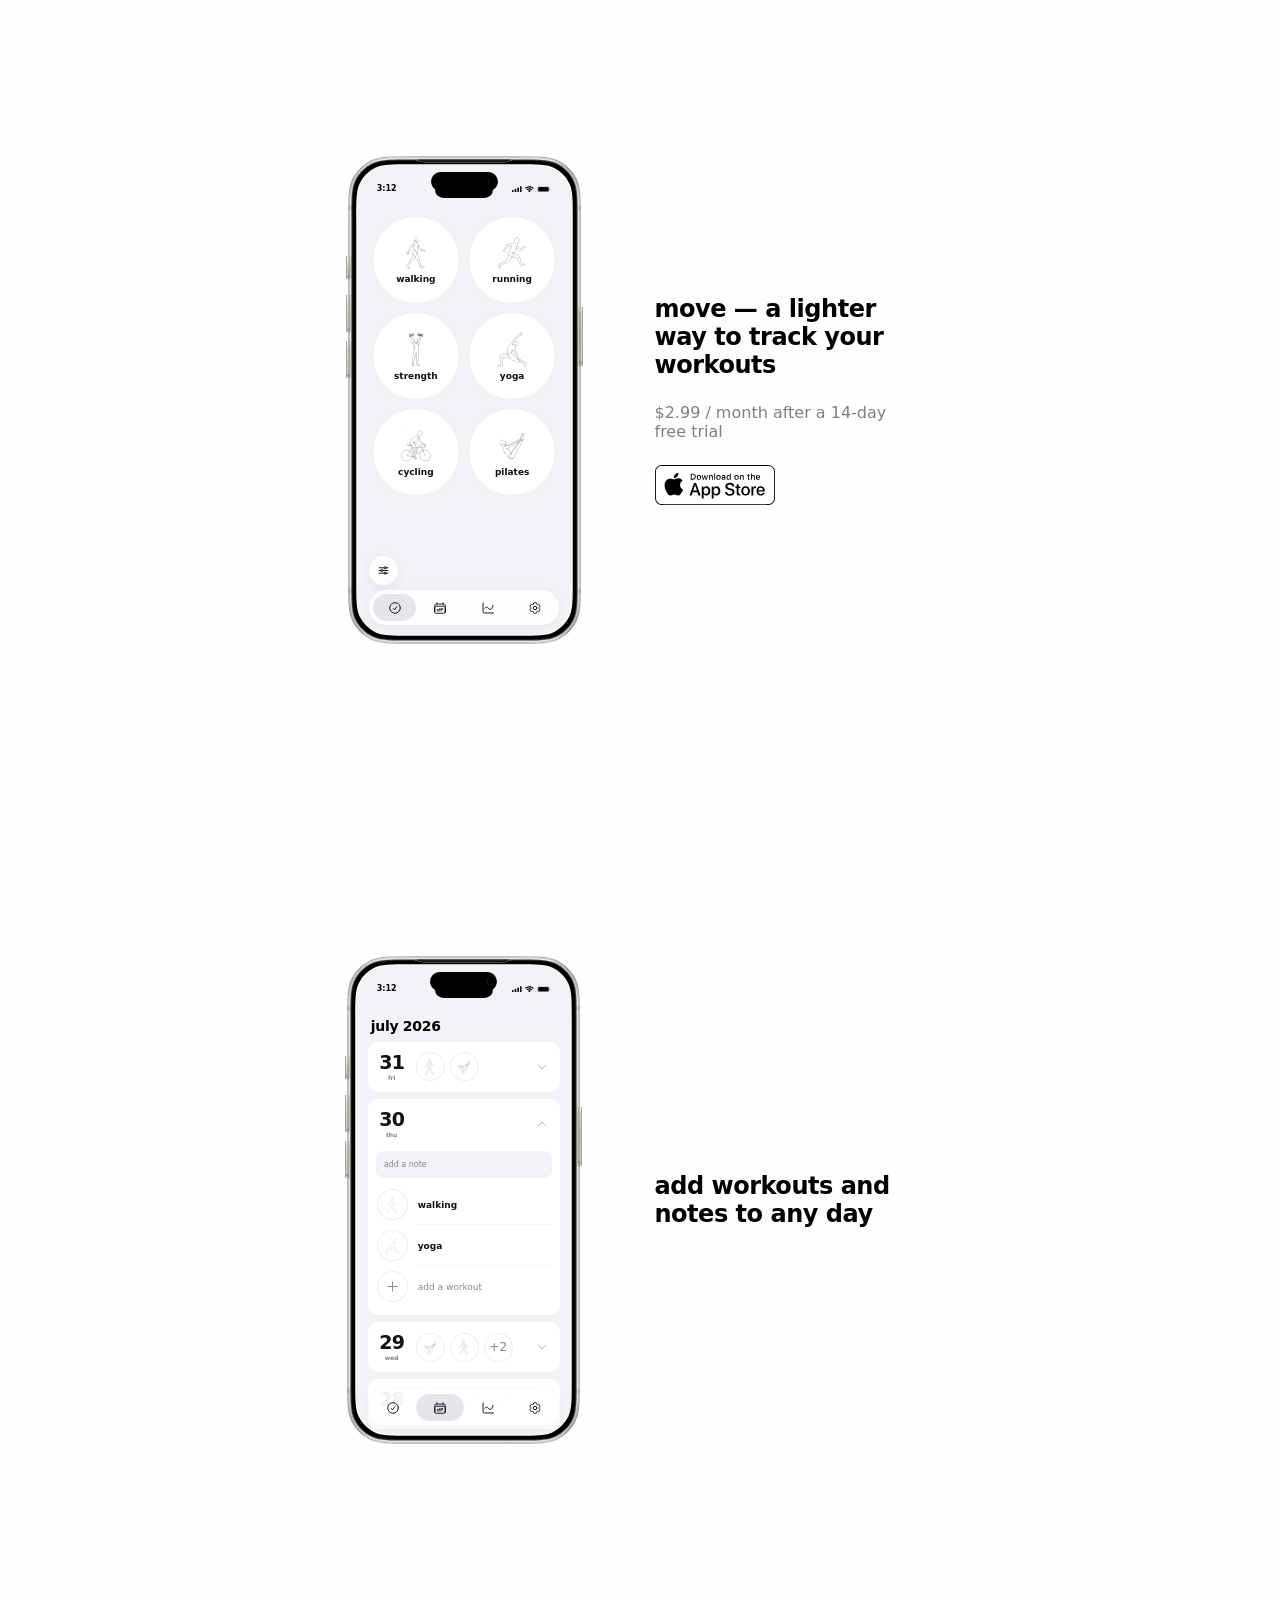
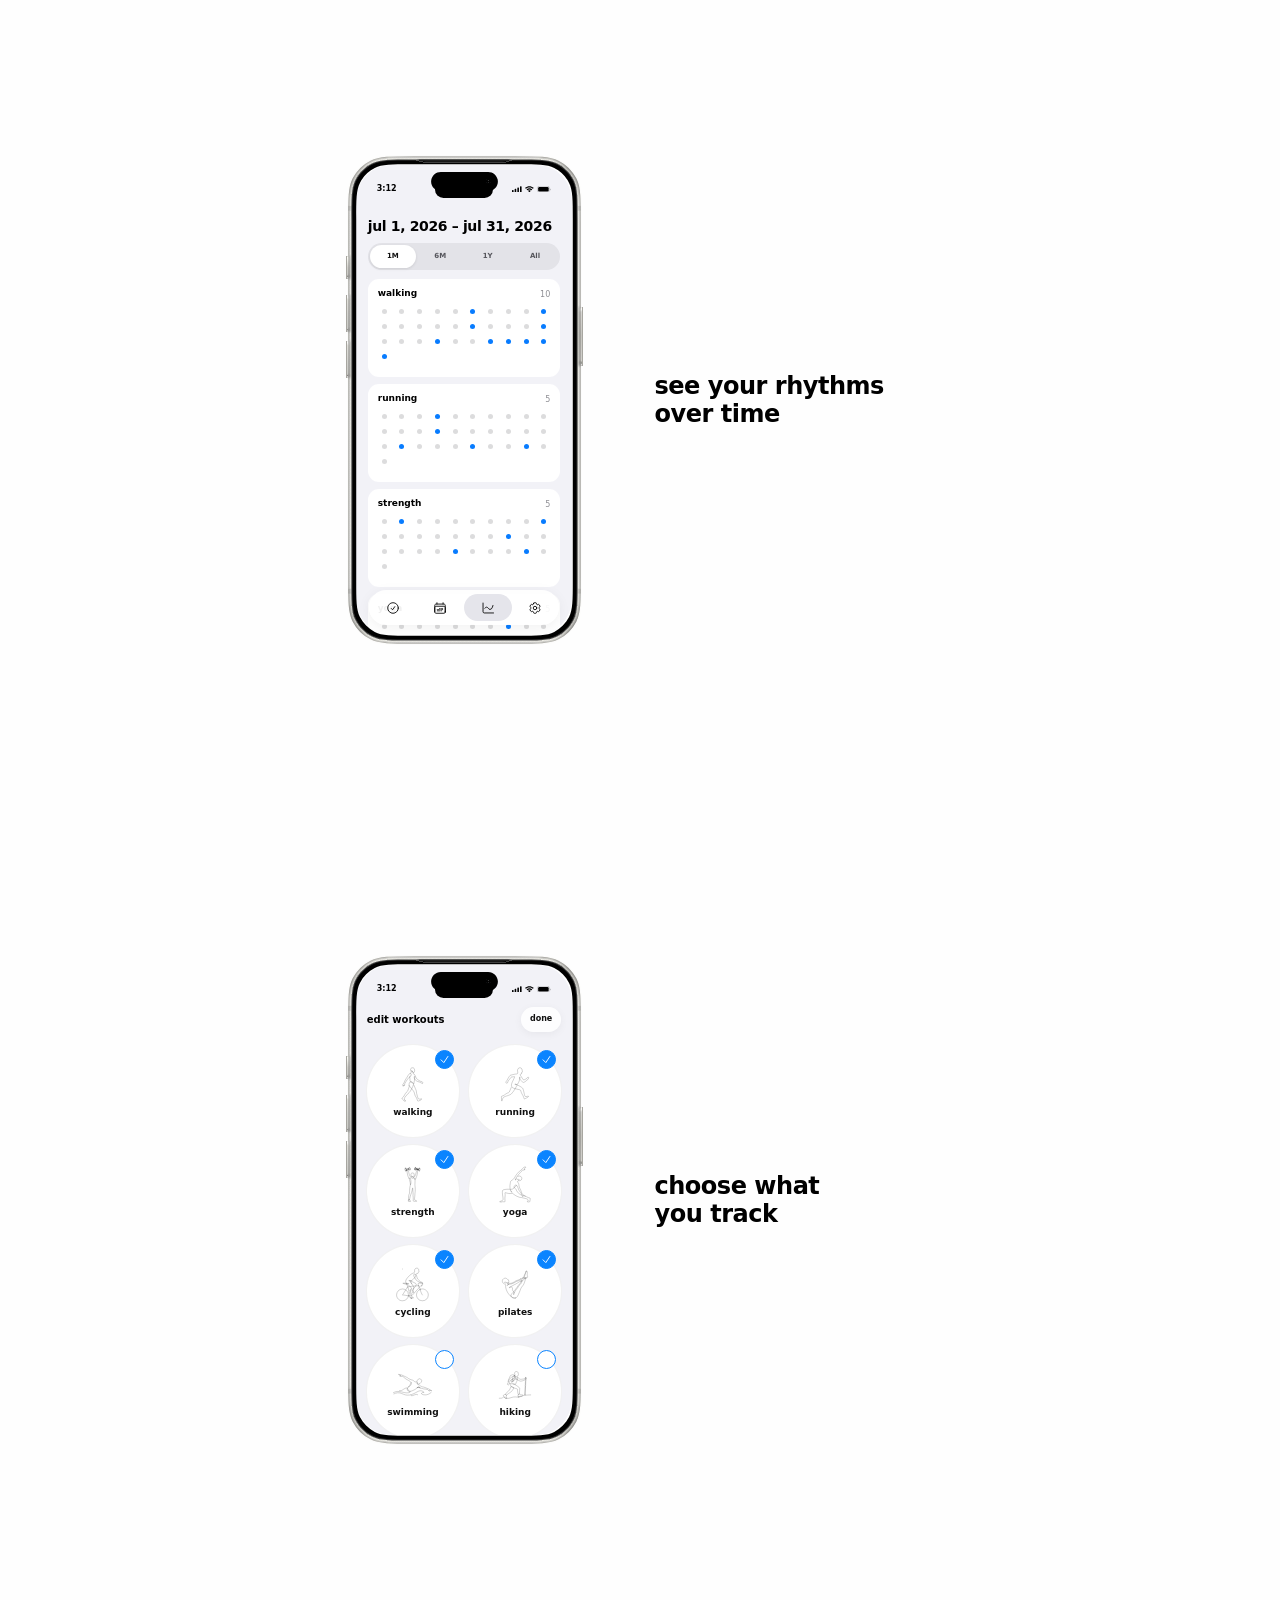
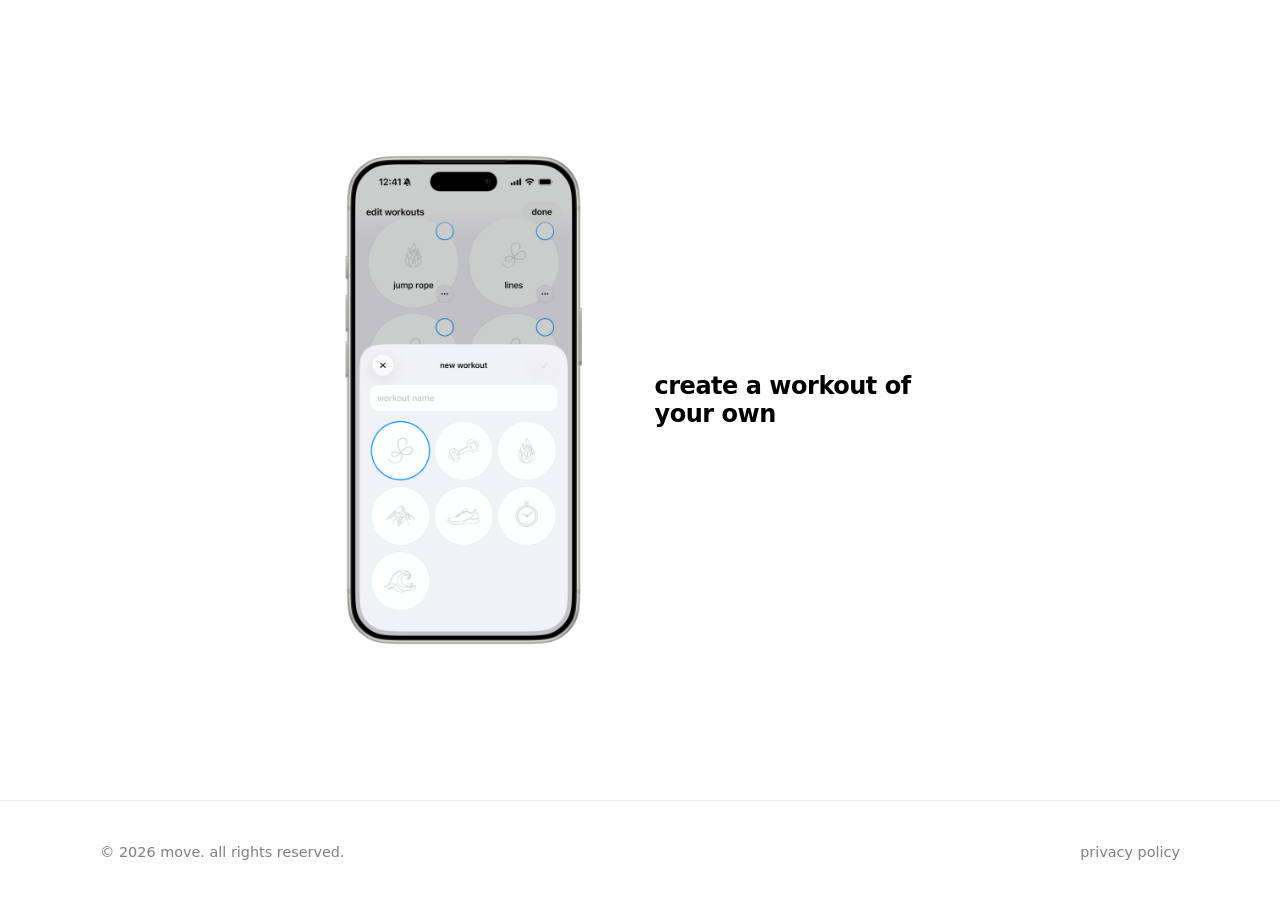
==== commit 8b3e25ca: "demos" ====
--- a/index.html
+++ b/index.html
@@ -20,13 +20,72 @@
     <main class="landing">
       <section class="panel">
         <div class="panel-inner">
-          <figure class="panel-phone reveal">
-            <img
-              src="images/log.png"
-              alt="move app home screen with one-tap workout logging"
-              width="560"
-              height="1167"
-            />
+          <figure class="panel-phone demo-phone reveal" aria-label="Interactive demo of the move app workout screen">
+            <div class="demo-screen">
+              <div class="demo-status" aria-hidden="true">
+                <span>3:12</span>
+                <span class="demo-island"></span>
+                <svg width="78" height="13" viewBox="0 0 78 13" fill="none" xmlns="http://www.w3.org/2000/svg">
+                  <path fill-rule="evenodd" clip-rule="evenodd" d="M19.2 1.53301C19.2 0.899963 18.7224 0.38678 18.1333 0.38678H17.0667C16.4776 0.38678 16 0.899963 16 1.53301V11.467C16 12.1 16.4776 12.6132 17.0667 12.6132H18.1333C18.7224 12.6132 19.2 12.1 19.2 11.467V1.53301ZM11.7659 2.83206H12.8326C13.4217 2.83206 13.8992 3.35756 13.8992 4.0058V11.4395C13.8992 12.0877 13.4217 12.6132 12.8326 12.6132H11.7659C11.1768 12.6132 10.6992 12.0877 10.6992 11.4395V4.0058C10.6992 3.35756 11.1768 2.83206 11.7659 2.83206ZM7.43411 5.48111H6.36745C5.77834 5.48111 5.30078 6.0133 5.30078 6.66979V11.4245C5.30078 12.081 5.77834 12.6132 6.36745 12.6132H7.43411C8.02322 12.6132 8.50078 12.081 8.50078 11.4245V6.66979C8.50078 6.0133 8.02322 5.48111 7.43411 5.48111ZM2.13333 7.9264H1.06667C0.477563 7.9264 0 8.45099 0 9.0981V11.4415C0 12.0886 0.477563 12.6132 1.06667 12.6132H2.13333C2.72244 12.6132 3.2 12.0886 3.2 11.4415V9.0981C3.2 8.45099 2.72244 7.9264 2.13333 7.9264Z" fill="black" style="fill:black;fill-opacity:1;"/>
+                  <path fill-rule="evenodd" clip-rule="evenodd" d="M34.7713 2.80216C37.2584 2.80226 39.6504 3.72435 41.4529 5.37783C41.5887 5.50548 41.8056 5.50387 41.9393 5.37422L43.2368 4.11075C43.3045 4.04499 43.3422 3.95591 43.3417 3.86323C43.3411 3.77055 43.3023 3.68191 43.2338 3.61691C38.5028 -0.757802 31.0391 -0.757802 26.3081 3.61691C26.2395 3.68186 26.2007 3.77047 26.2 3.86316C26.1994 3.95584 26.2371 4.04494 26.3047 4.11075L27.6026 5.37422C27.7362 5.50407 27.9533 5.50568 28.0889 5.37783C29.8917 3.72424 32.284 2.80215 34.7713 2.80216ZM34.768 7.02243C36.1253 7.02235 37.4342 7.53409 38.4403 8.45822C38.5764 8.58937 38.7907 8.58653 38.9234 8.45181L40.2107 7.1325C40.2785 7.0633 40.3161 6.96942 40.3151 6.87187C40.3141 6.77432 40.2746 6.68124 40.2055 6.61345C37.1416 3.7226 32.3969 3.7226 29.3331 6.61345C29.2639 6.68124 29.2244 6.77437 29.2235 6.87195C29.2225 6.96953 29.2603 7.0634 29.3282 7.1325L30.6151 8.45181C30.7478 8.58653 30.9622 8.58937 31.0982 8.45822C32.1037 7.5347 33.4115 7.023 34.768 7.02243ZM37.2924 9.81599C37.2943 9.92134 37.2572 10.0229 37.1899 10.0967L35.0133 12.5514C34.9495 12.6236 34.8625 12.6642 34.7717 12.6642C34.6809 12.6642 34.594 12.6236 34.5301 12.5514L32.3531 10.0967C32.2859 10.0229 32.2489 9.92125 32.2509 9.8159C32.2529 9.71055 32.2937 9.61079 32.3637 9.54017C33.7538 8.22628 35.7897 8.22628 37.1798 9.54017C37.2497 9.61084 37.2905 9.71064 37.2924 9.81599Z" fill="black" style="fill:black;fill-opacity:1;"/>
+                  <rect opacity="0.35" x="50.8417" y="0.5" width="24" height="12" rx="3.8" stroke="black" style="stroke:black;stroke-opacity:1;"/>
+                  <path opacity="0.4" d="M76.3417 4.78113V8.8566C77.1464 8.51143 77.6697 7.70847 77.6697 6.81886C77.6697 5.92926 77.1464 5.1263 76.3417 4.78113" fill="black" style="fill:black;fill-opacity:1;"/>
+                  <rect x="52.3417" y="2" width="21" height="9" rx="2.5" fill="black" style="fill:black;fill-opacity:1;"/>
+                  </svg>
+
+              </div>
+
+              <div class="demo-grid">
+                <button class="demo-workout" type="button" data-workout="walking">
+                  <span class="demo-workout-progress"></span>
+                  <img src="images/workout-walking.svg" alt="" />
+                  <span>walking</span>
+                </button>
+                <button class="demo-workout" type="button" data-workout="running">
+                  <span class="demo-workout-progress"></span>
+                  <img src="images/workout-running.svg" alt="" />
+                  <span>running</span>
+                </button>
+                <button class="demo-workout" type="button" data-workout="strength">
+                  <span class="demo-workout-progress"></span>
+                  <img src="images/workout-lifting.svg" alt="" />
+                  <span>strength</span>
+                </button>
+                <button class="demo-workout" type="button" data-workout="yoga">
+                  <span class="demo-workout-progress"></span>
+                  <img src="images/workout-yoga.svg" alt="" />
+                  <span>yoga</span>
+                </button>
+                <button class="demo-workout" type="button" data-workout="cycling">
+                  <span class="demo-workout-progress"></span>
+                  <img src="images/workout-biking.svg" alt="" />
+                  <span>cycling</span>
+                </button>
+                <button class="demo-workout" type="button" data-workout="pilates">
+                  <span class="demo-workout-progress"></span>
+                  <img src="images/workout-pilates.svg" alt="" />
+                  <span>pilates</span>
+                </button>
+              </div>
+
+              <div class="demo-toolbar" aria-hidden="true">
+                <span class="demo-edit">
+                  <svg viewBox="0 0 24 24" aria-hidden="true">
+                    <path d="M4 7h9m4 0h3M4 12h3m4 0h9M4 17h9m4 0h3" />
+                    <circle cx="15" cy="7" r="2" />
+                    <circle cx="9" cy="12" r="2" />
+                    <circle cx="15" cy="17" r="2" />
+                  </svg>
+                </span>
+                <span class="demo-tabs">
+                  <b><img src="images/tab-check.svg" alt="" /></b>
+                  <i><img src="images/tab-calendar.svg" alt="" /></i>
+                  <i><img src="images/tab-stats.svg" alt="" /></i>
+                  <i><img src="images/tab-settings.svg" alt="" /></i>
+                </span>
+              </div>
+              <p class="visually-hidden" aria-live="polite" data-demo-status></p>
+            </div>
           </figure>
           <div class="panel-copy reveal">
             <h1>move — a lighter way to track your workouts</h1>
@@ -53,13 +112,49 @@
 
       <section class="panel">
         <div class="panel-inner">
-          <figure class="panel-phone reveal">
-            <img
-              src="images/calendar.png"
-              alt="Calendar view with notes and workouts for a day"
-              width="560"
-              height="1167"
-            />
+          <figure class="panel-phone demo-phone calendar-demo-phone reveal" aria-label="Interactive demo of the move app calendar">
+            <div class="demo-screen calendar-demo-screen" data-calendar-demo>
+              <div data-calendar-status></div>
+
+              <button class="calendar-sticky-header" type="button" tabindex="-1">july 2026</button>
+
+              <div class="calendar-scroll" data-calendar-scroll>
+                <h2 class="calendar-month-title">july 2026</h2>
+                <div class="calendar-days" data-calendar-days></div>
+              </div>
+
+              <div class="calendar-toolbar" aria-hidden="true">
+                <span class="demo-tabs">
+                  <i><img src="images/tab-check.svg" alt="" /></i>
+                  <b><img src="images/tab-calendar.svg" alt="" /></b>
+                  <i><img src="images/tab-stats.svg" alt="" /></i>
+                  <i><img src="images/tab-settings.svg" alt="" /></i>
+                </span>
+              </div>
+
+              <div class="calendar-sheet-layer" data-calendar-sheet-layer hidden>
+                <button class="calendar-sheet-backdrop" type="button" data-calendar-sheet-dismiss aria-label="Close"></button>
+                <section class="calendar-sheet" role="dialog" aria-modal="true" aria-labelledby="calendar-sheet-title">
+                  <header class="calendar-sheet-header">
+                    <h3 id="calendar-sheet-title" data-calendar-sheet-title></h3>
+                    <button class="calendar-sheet-close" type="button" data-calendar-sheet-close aria-label="Close">×</button>
+                  </header>
+                  <div class="calendar-workout-picker" data-calendar-workout-picker></div>
+                </section>
+              </div>
+
+              <div class="calendar-sheet-layer" data-note-sheet-layer hidden>
+                <button class="calendar-sheet-backdrop" type="button" data-note-cancel aria-label="Cancel"></button>
+                <section class="calendar-sheet calendar-note-sheet" role="dialog" aria-modal="true" aria-labelledby="note-sheet-title">
+                  <header class="calendar-sheet-header calendar-note-header">
+                    <button class="calendar-sheet-close" type="button" data-note-cancel aria-label="Cancel">×</button>
+                    <h3 id="note-sheet-title" data-note-sheet-title></h3>
+                    <button class="calendar-note-save" type="button" data-note-save aria-label="Save note">✓</button>
+                  </header>
+                  <textarea data-note-input aria-label="Note"></textarea>
+                </section>
+              </div>
+            </div>
           </figure>
           <p class="panel-copy reveal">add workouts and notes to any day</p>
         </div>
@@ -67,13 +162,32 @@
 
       <section class="panel">
         <div class="panel-inner">
-          <figure class="panel-phone reveal">
-            <img
-              src="images/patterns.png"
-              alt="Activity rhythms with sparklines for each workout"
-              width="560"
-              height="1167"
-            />
+          <figure class="panel-phone demo-phone stats-demo-phone reveal" aria-label="Interactive demo of move workout statistics">
+            <div class="demo-screen stats-demo-screen" data-stats-demo>
+              <div data-stats-status></div>
+
+              <div class="stats-sticky-header" data-stats-sticky-title></div>
+
+              <div class="stats-scroll" data-stats-scroll>
+                <h2 class="stats-date-title" data-stats-date-title></h2>
+                <div class="stats-range-picker" role="group" aria-label="History range">
+                  <button type="button" data-stats-range="month" aria-pressed="true">1M</button>
+                  <button type="button" data-stats-range="sixMonths" aria-pressed="false">6M</button>
+                  <button type="button" data-stats-range="year" aria-pressed="false">1Y</button>
+                  <button type="button" data-stats-range="allTime" aria-pressed="false">All</button>
+                </div>
+                <div class="stats-cards" data-stats-cards></div>
+              </div>
+
+              <div class="stats-toolbar" aria-hidden="true">
+                <span class="demo-tabs">
+                  <i><img src="images/tab-check.svg" alt="" /></i>
+                  <i><img src="images/tab-calendar.svg" alt="" /></i>
+                  <b><img src="images/tab-stats.svg" alt="" /></b>
+                  <i><img src="images/tab-settings.svg" alt="" /></i>
+                </span>
+              </div>
+            </div>
           </figure>
           <p class="panel-copy reveal">see your rhythms over time</p>
         </div>
@@ -81,13 +195,42 @@
 
       <section class="panel">
         <div class="panel-inner">
-          <figure class="panel-phone reveal">
-            <img
-              src="images/edit.png"
-              alt="Choose which workouts appear in your list"
-              width="560"
-              height="1167"
-            />
+          <figure class="panel-phone demo-phone workout-editor-demo-phone reveal" aria-label="Interactive demo for choosing which workouts to track">
+            <div class="demo-screen workout-editor-demo-screen" data-workout-editor-demo>
+              <div data-workout-editor-status></div>
+
+              <section class="workout-editor-view is-active" data-workout-editor-view aria-label="Edit workouts">
+                <header class="workout-editor-header">
+                  <strong>edit workouts</strong>
+                  <button type="button" data-workout-editor-done>done</button>
+                </header>
+                <div class="workout-editor-scroll" data-workout-editor-scroll>
+                  <div class="workout-editor-grid" data-workout-editor-grid></div>
+                </div>
+              </section>
+
+              <section class="workout-complete-view" data-workout-complete-view aria-label="Complete a workout" aria-hidden="true">
+                <div class="demo-grid workout-editor-complete-grid" data-workout-complete-grid></div>
+                <div class="demo-toolbar workout-editor-toolbar">
+                  <button class="demo-edit workout-editor-edit-button" type="button" data-workout-editor-open aria-label="Edit workouts">
+                    <svg viewBox="0 0 24 24" aria-hidden="true">
+                      <path d="M4 7h9m4 0h3M4 12h3m4 0h9M4 17h9m4 0h3" />
+                      <circle cx="15" cy="7" r="2" />
+                      <circle cx="9" cy="12" r="2" />
+                      <circle cx="15" cy="17" r="2" />
+                    </svg>
+                  </button>
+                  <span class="demo-tabs" aria-hidden="true">
+                    <b><img src="images/tab-check.svg" alt="" /></b>
+                    <i><img src="images/tab-calendar.svg" alt="" /></i>
+                    <i><img src="images/tab-stats.svg" alt="" /></i>
+                    <i><img src="images/tab-settings.svg" alt="" /></i>
+                  </span>
+                </div>
+              </section>
+
+              <p class="visually-hidden" aria-live="polite" data-workout-editor-announcement></p>
+            </div>
           </figure>
           <p class="panel-copy reveal">choose what you track</p>
         </div>
@@ -117,5 +260,10 @@
       </div>
     </footer>
     <script src="reveal.js"></script>
+    <script src="demo-data.js"></script>
+    <script src="demo.js"></script>
+    <script src="calendar-demo.js"></script>
+    <script src="stats-demo.js"></script>
+    <script src="workout-editor-demo.js"></script>
   </body>
 </html>
--- a/styles.css
+++ b/styles.css
@@ -98,6 +98,7 @@
 }
 
 .panel-phone {
+  flex: 0 0 auto;
   margin: 0;
   width: min(100%, 237px);
   overflow: hidden;
@@ -106,6 +107,1187 @@
 
 .panel-phone img {
   width: 100%;
+}
+
+.demo-phone {
+  position: relative;
+  aspect-ratio: 440 / 916;
+  overflow: visible;
+  padding: 0;
+  border-radius: 0;
+  background: transparent;
+  box-shadow: none;
+  user-select: none;
+  -webkit-user-select: none;
+}
+
+.demo-phone::after {
+  position: absolute;
+  z-index: 10;
+  inset: 0;
+  background: url("images/iphone-17-pro-silver.svg") center / 100% 100% no-repeat;
+  content: "";
+  pointer-events: none;
+}
+
+.demo-screen {
+  position: absolute;
+  z-index: 1;
+  top: 2.2926%;
+  left: 4.3182%;
+  width: 91.3636%;
+  height: 95.4148%;
+  overflow: hidden;
+  border-radius: 16% / 7.8%;
+  background: #f2f2f7;
+  padding: 10px 16px 15px;
+}
+
+.demo-status {
+  display: grid;
+  grid-template-columns: 1fr 1fr 1fr;
+  align-items: center;
+  height: 29px;
+  padding-inline: 5px;
+  font-size: 8px;
+  font-weight: 700;
+  line-height: 1;
+}
+
+.demo-status > svg {
+  display: block;
+  width: 39px;
+  height: auto;
+  justify-self: end;
+}
+
+.demo-island {
+  width: 58px;
+  height: 17px;
+  justify-self: center;
+  border-radius: 999px;
+  background: #000;
+}
+
+.demo-grid {
+  display: grid;
+  grid-template-columns: repeat(2, 1fr);
+  gap: 8px;
+  margin-top: 12px;
+}
+
+.demo-workout {
+  --hold-progress: 0deg;
+  position: relative;
+  display: flex;
+  aspect-ratio: 1;
+  min-width: 0;
+  appearance: none;
+  flex-direction: column;
+  align-items: center;
+  justify-content: center;
+  gap: 4px;
+  padding: 0;
+  border: 1px solid rgb(60 60 67 / 7%);
+  border-radius: 50%;
+  color: #111;
+  background: #fff;
+  font: inherit;
+  font-size: 9px;
+  font-weight: 600;
+  line-height: 1;
+  cursor: pointer;
+  touch-action: manipulation;
+  -webkit-tap-highlight-color: transparent;
+  transition: transform 160ms var(--ease-out-soft);
+}
+
+.demo-workout img {
+  width: 42%;
+  height: 42%;
+  object-fit: contain;
+}
+
+.demo-workout-progress {
+  position: absolute;
+  z-index: 1;
+  inset: -2px;
+  border-radius: 50%;
+  pointer-events: none;
+  background: conic-gradient(from 0deg, #087cff var(--hold-progress), transparent 0);
+  -webkit-mask: radial-gradient(farthest-side, transparent calc(100% - 3px), #000 0);
+  mask: radial-gradient(farthest-side, transparent calc(100% - 3px), #000 0);
+  opacity: 0;
+}
+
+.demo-workout.is-holding {
+  transform: scale(0.975);
+  transition-duration: 80ms;
+}
+
+.demo-workout.is-holding .demo-workout-progress,
+.demo-workout.is-complete .demo-workout-progress {
+  opacity: 1;
+}
+
+.demo-workout.is-complete .demo-workout-progress {
+  --hold-progress: 360deg;
+}
+
+.demo-workout:focus-visible {
+  outline: 2px solid #087cff;
+  outline-offset: 3px;
+}
+
+.demo-particle {
+  position: absolute;
+  z-index: 2;
+  top: 50%;
+  left: 50%;
+  width: var(--particle-size);
+  height: var(--particle-size);
+  border-radius: 50%;
+  background: #087cff;
+  pointer-events: none;
+  animation: demo-particle 480ms ease-out forwards;
+}
+
+.demo-toolbar {
+  position: absolute;
+  right: 13px;
+  bottom: 10px;
+  left: 13px;
+  height: 35px;
+  color: #151515;
+  font-size: 12px;
+}
+
+.demo-edit {
+  position: absolute;
+  bottom: 40px;
+  display: grid;
+  width: 29px;
+  height: 29px;
+  place-items: center;
+  border-radius: 50%;
+  background: rgb(255 255 255 / 88%);
+  box-shadow: 0 3px 12px rgb(0 0 0 / 7%);
+}
+
+.demo-edit svg {
+  width: 13px;
+  height: 13px;
+  fill: none;
+  stroke: currentColor;
+  stroke-linecap: round;
+  stroke-linejoin: round;
+  stroke-width: 1.8;
+}
+
+.demo-tabs {
+  display: grid;
+  height: 100%;
+  grid-template-columns: repeat(4, 1fr);
+  align-items: center;
+  border-radius: 999px;
+  background: rgb(255 255 255 / 90%);
+  box-shadow: 0 3px 14px rgb(0 0 0 / 6%);
+}
+
+.demo-tabs b,
+.demo-tabs i {
+  display: grid;
+  height: 27px;
+  place-items: center;
+  border-radius: 999px;
+  font-style: normal;
+}
+
+.demo-tabs img {
+  width: 14px;
+  height: 14px;
+  object-fit: contain;
+}
+
+.demo-tabs b {
+  margin-left: 4px;
+  background: #e5e5eb;
+}
+
+/* Calendar demo */
+.calendar-demo-screen {
+  padding: 0;
+}
+
+.calendar-demo-screen > .demo-status {
+  position: absolute;
+  z-index: 8;
+  top: 10px;
+  right: 16px;
+  left: 16px;
+}
+
+.calendar-scroll {
+  position: absolute;
+  inset: 39px 0 0;
+  overflow-y: auto;
+  overscroll-behavior: contain;
+  scrollbar-width: none;
+  padding: 8px 12px 61px;
+  -webkit-overflow-scrolling: touch;
+}
+
+.calendar-scroll::-webkit-scrollbar {
+  display: none;
+}
+
+.calendar-month-title {
+  margin: 0;
+  padding: 7px 3px 8px;
+  font-size: 14px;
+  font-weight: 700;
+  line-height: 1.1;
+  letter-spacing: -0.02em;
+  text-transform: lowercase;
+}
+
+.calendar-sticky-header {
+  position: absolute;
+  z-index: 7;
+  top: 39px;
+  right: 0;
+  left: 0;
+  height: 33px;
+  padding: 0 16px 7px;
+  border: 0;
+  color: #111;
+  background: linear-gradient(#f2f2f7 35%, rgb(242 242 247 / 0%));
+  font: inherit;
+  font-size: 8px;
+  font-weight: 650;
+  opacity: 0;
+  pointer-events: none;
+  transition: opacity 160ms ease-in-out;
+}
+
+.calendar-demo-screen.is-header-collapsed .calendar-sticky-header {
+  opacity: 1;
+}
+
+.calendar-days {
+  display: grid;
+  gap: 7px;
+}
+
+.calendar-day {
+  overflow: hidden;
+  border-radius: 10px;
+  background: #fff;
+}
+
+.calendar-day-summary {
+  display: grid;
+  width: 100%;
+  min-height: 50px;
+  grid-template-columns: 34px 1fr 22px;
+  align-items: center;
+  gap: 7px;
+  padding: 7px;
+  border: 0;
+  color: #111;
+  background: transparent;
+  font: inherit;
+  text-align: left;
+  cursor: pointer;
+}
+
+.calendar-day-number {
+  display: grid;
+  justify-items: center;
+  line-height: 1;
+}
+
+.calendar-day-number strong {
+  font-size: 19px;
+  font-weight: 650;
+  letter-spacing: -0.04em;
+}
+
+.calendar-day-number small {
+  margin-top: 3px;
+  color: #85858b;
+  font-size: 6px;
+  font-weight: 600;
+  text-transform: lowercase;
+}
+
+.calendar-preview-icons {
+  display: flex;
+  min-width: 0;
+  gap: 5px;
+}
+
+.calendar-preview-icon,
+.calendar-workout-icon,
+.calendar-add-icon {
+  display: grid;
+  flex: 0 0 auto;
+  place-items: center;
+  border: 1px solid rgb(60 60 67 / 8%);
+  border-radius: 50%;
+  background: #fff;
+
+
+}
+
+.calendar-preview-icon {
+  width: 29px;
+  height: 29px;
+  font-size: 12px;
+  color: #85858b;
+}
+
+.calendar-preview-icon img {
+  width: 66%;
+  height: 66%;
+  object-fit: contain;
+}
+
+.calendar-chevron {
+  display: grid;
+  width: 22px;
+  height: 22px;
+  place-items: center;
+  color: #94949b;
+  transform: rotate(0);
+  transform-origin: center;
+  transition: transform 200ms cubic-bezier(0.645, 0.045, 0.355, 1);
+}
+
+.calendar-chevron svg {
+  width: 12px;
+  height: 12px;
+  fill: none;
+  stroke: currentColor;
+  stroke-linecap: round;
+  stroke-linejoin: round;
+  stroke-width: 1.5;
+}
+
+.calendar-day.is-expanded .calendar-chevron {
+  transform: rotate(180deg);
+}
+
+.calendar-day.is-expanded .calendar-preview-icons {
+  visibility: hidden;
+}
+
+.calendar-day-details {
+  display: grid;
+  grid-template-rows: 0fr;
+  opacity: 0;
+  transition:
+    grid-template-rows 240ms var(--ease-out-soft),
+    opacity 160ms ease;
+}
+
+.calendar-day.is-expanded .calendar-day-details {
+  grid-template-rows: 1fr;
+  opacity: 1;
+}
+
+.calendar-day-details-inner {
+  min-height: 0;
+  overflow: hidden;
+  padding: 0 8px;
+}
+
+.calendar-day.is-expanded .calendar-day-details-inner {
+  padding-bottom: 8px;
+}
+
+.calendar-note-button {
+  width: 100%;
+  min-height: 27px;
+  margin-bottom: 6px;
+  padding: 6px 8px;
+  overflow: hidden;
+  border: 0;
+  border-radius: 7px;
+  color: #85858b;
+  background: #f2f2f7;
+  font: inherit;
+  font-size: 8px;
+  line-height: 1.25;
+  text-align: left;
+  text-overflow: ellipsis;
+  white-space: nowrap;
+  cursor: pointer;
+}
+
+.calendar-note-button.has-note {
+  color: #111;
+}
+
+.calendar-workout-row,
+.calendar-add-workout {
+  position: relative;
+  display: grid;
+  width: 100%;
+  min-height: 41px;
+  grid-template-columns: 34px 1fr;
+  align-items: center;
+  gap: 7px;
+  padding: 4px 1px;
+  border: 0;
+  border-bottom: 0;
+  color: #111;
+  background: transparent;
+  font: inherit;
+  font-size: 9px;
+  font-weight: 600;
+  text-align: left;
+}
+
+.calendar-workout-row::after {
+  position: absolute;
+  right: 0;
+  bottom: 0;
+  left: 42px;
+  height: 1px;
+  background: rgb(60 60 67 / 5%);
+  content: "";
+}
+
+.calendar-workout-icon,
+.calendar-add-icon {
+  width: 31px;
+  height: 31px;
+}
+
+.calendar-workout-icon img {
+  width: 65%;
+  height: 65%;
+  object-fit: contain;
+  opacity: 0.6;
+}
+
+.calendar-add-workout {
+  border-bottom: 0;
+  color: #898990;
+  font-weight: 400;
+  cursor: pointer;
+}
+
+.calendar-add-icon {
+  font-size: 17px;
+}
+
+.calendar-add-icon svg {
+  width: 15px;
+  height: 15px;
+  fill: none;
+  stroke: currentColor;
+  stroke-linecap: round;
+  stroke-linejoin: round;
+  stroke-width: 1.5;
+}
+
+.calendar-toolbar {
+  position: absolute;
+  z-index: 6;
+  right: 13px;
+  bottom: 10px;
+  left: 13px;
+  height: 35px;
+}
+
+.calendar-toolbar .demo-tabs {
+  background: rgb(255 255 255 / 94%);
+}
+
+.calendar-toolbar .demo-tabs b {
+  margin: 0;
+}
+
+.calendar-sheet-layer[hidden] {
+  display: none;
+}
+
+.calendar-sheet-layer {
+  position: absolute;
+  z-index: 20;
+  inset: 0;
+}
+
+.calendar-sheet-backdrop {
+  position: absolute;
+  inset: 0;
+  width: 100%;
+  border: 0;
+  background: rgb(0 0 0 / 14%);
+  animation: calendar-fade-in 180ms ease-out;
+}
+
+.calendar-sheet {
+  position: absolute;
+  right: 0;
+  bottom: 0;
+  left: 0;
+  min-height: 63%;
+  max-height: 78%;
+  padding: 12px;
+  border-radius: 15px 15px 0 0;
+  background: #f2f2f7;
+  box-shadow: 0 -8px 28px rgb(0 0 0 / 10%);
+  animation: calendar-sheet-in 320ms cubic-bezier(0.32, 0.72, 0, 1);
+}
+
+.calendar-sheet-header {
+  display: grid;
+  grid-template-columns: 1fr auto;
+  align-items: center;
+  min-height: 28px;
+  gap: 8px;
+  margin-bottom: 8px;
+}
+
+.calendar-sheet-header h3 {
+  margin: 0;
+  overflow: hidden;
+  font-size: 8px;
+  font-weight: 650;
+  text-overflow: ellipsis;
+  white-space: nowrap;
+}
+
+.calendar-sheet-close,
+.calendar-note-save {
+  display: grid;
+  width: 25px;
+  height: 25px;
+  padding: 0;
+  place-items: center;
+  border: 0;
+  border-radius: 50%;
+  color: #4c4c51;
+  background: rgb(255 255 255 / 88%);
+  font: inherit;
+  font-size: 13px;
+  cursor: pointer;
+}
+
+.calendar-workout-picker {
+  overflow: hidden;
+  border-radius: 10px;
+  background: #fff;
+}
+
+.calendar-picker-row {
+  position: relative;
+  display: grid;
+  width: 100%;
+  min-height: 39px;
+  grid-template-columns: 29px 1fr 24px;
+  align-items: center;
+  gap: 7px;
+  padding: 4px 8px;
+  border: 0;
+  border-bottom: 0;
+  color: #111;
+  background: transparent;
+  font: inherit;
+  font-size: 8px;
+  font-weight: 600;
+  text-align: left;
+  cursor: pointer;
+}
+
+.calendar-picker-row:not(:last-child)::after {
+  position: absolute;
+  right: 15px;
+  bottom: 0;
+  left: 44px;
+  height: 1px;
+  background: rgb(60 60 67 / 5%);
+  content: "";
+}
+
+.calendar-picker-row > img {
+  width: 29px;
+  height: 29px;
+  padding: 2px;
+  border: 1px solid rgb(60 60 67 / 7%);
+  border-radius: 50%;
+  background: #fff;
+  object-fit: contain;
+  opacity: 0.6;
+}
+
+.calendar-picker-check {
+  display: grid;
+  width: 17px;
+  height: 17px;
+  place-items: center;
+  border: 1px solid rgb(60 60 67 / 14%);
+  border-radius: 50%;
+  color: transparent;
+  font-size: 9px;
+}
+
+.calendar-picker-row.is-selected .calendar-picker-check {
+  border-color: #087cff;
+  color: #087cff;
+}
+
+.calendar-note-sheet {
+  min-height: 55%;
+}
+
+.calendar-note-header {
+  grid-template-columns: auto 1fr auto;
+}
+
+.calendar-note-header h3 {
+  text-align: center;
+}
+
+.calendar-note-save {
+  color: #fff;
+  background: #087cff;
+  font-size: 10px;
+}
+
+.calendar-note-save:disabled {
+  color: #aaaab0;
+  background: #dedee3;
+}
+
+.calendar-note-sheet textarea {
+  width: 100%;
+  min-height: 160px;
+  resize: none;
+  border: 0;
+  border-radius: 10px;
+  outline: none;
+  padding: 9px;
+  color: #111;
+  background: #fff;
+  font: inherit;
+  font-size: 9px;
+  line-height: 1.4;
+}
+
+@keyframes calendar-fade-in {
+  from { opacity: 0; }
+}
+
+@keyframes calendar-sheet-in {
+  from { transform: translateY(100%); }
+}
+
+/* Stats demo */
+.stats-demo-screen {
+  padding: 0;
+}
+
+.stats-demo-screen > .demo-status {
+  position: absolute;
+  z-index: 8;
+  top: 10px;
+  right: 16px;
+  left: 16px;
+}
+
+.stats-scroll {
+  position: absolute;
+  inset: 39px 0 0;
+  overflow-y: auto;
+  overscroll-behavior: contain;
+  scrollbar-width: none;
+  padding: 15px 12px 61px;
+  -webkit-overflow-scrolling: touch;
+}
+
+.stats-scroll::-webkit-scrollbar {
+  display: none;
+}
+
+.stats-date-title {
+  margin: 0 0 9px;
+  font-size: 14px;
+  font-weight: 700;
+  line-height: 1.1;
+  letter-spacing: -0.025em;
+}
+
+.stats-sticky-header {
+  position: absolute;
+  z-index: 7;
+  top: 39px;
+  right: 0;
+  left: 0;
+  height: 33px;
+  overflow: hidden;
+  padding: 0 16px 7px;
+  color: #111;
+  background: linear-gradient(#f2f2f7 65%, rgb(242 242 247 / 0%));
+  font-size: 8px;
+  font-weight: 650;
+  line-height: 26px;
+  text-align: center;
+  text-overflow: ellipsis;
+  white-space: nowrap;
+  opacity: 0;
+  pointer-events: none;
+  transition: opacity 160ms ease-in-out;
+}
+
+.stats-demo-screen.is-header-collapsed .stats-sticky-header {
+  opacity: 1;
+}
+
+.stats-range-picker {
+  --range-offset: 0%;
+
+  position: relative;
+  isolation: isolate;
+  display: grid;
+  grid-template-columns: repeat(4, 1fr);
+  gap: 1px;
+  margin-bottom: 9px;
+  padding: 2px;
+  border-radius: 999px;
+  background: #e3e3e8;
+}
+
+.stats-range-picker::before {
+  position: absolute;
+  z-index: 0;
+  top: 2px;
+  bottom: 2px;
+  left: 2px;
+  width: calc((100% - 7px) / 4);
+  border-radius: 999px;
+  background: #fff;
+  box-shadow: 0 1px 3px rgb(0 0 0 / 10%);
+  transform: translateX(var(--range-offset));
+  transition: transform 240ms cubic-bezier(0.645, 0.045, 0.355, 1);
+  content: "";
+  pointer-events: none;
+}
+
+.stats-range-picker button {
+  position: relative;
+  z-index: 1;
+  min-height: 23px;
+  padding: 0;
+  border: 0;
+  border-radius: 999px;
+  color: #55555b;
+  background: transparent;
+  font: inherit;
+  font-size: 7px;
+  font-weight: 650;
+  cursor: pointer;
+  transition: color 140ms ease;
+}
+
+.stats-range-picker button[aria-pressed="true"] {
+  color: #111;
+}
+
+.stats-range-picker button:focus-visible {
+  outline: 2px solid #087cff;
+  outline-offset: 1px;
+}
+
+.stats-cards {
+  display: grid;
+  gap: 7px;
+}
+
+.stats-card {
+  position: relative;
+  min-height: 91px;
+  padding: 10px;
+  border-radius: 11px;
+  background: #fff;
+}
+
+.stats-card-header {
+  position: absolute;
+  z-index: 1;
+  top: 10px;
+  right: 10px;
+  left: 10px;
+  display: flex;
+  align-items: center;
+  gap: 8px;
+  font-size: 9px;
+  font-weight: 600;
+  line-height: 1;
+}
+
+.stats-card-changing {
+  position: relative;
+  min-height: 78px;
+  padding-top: 16px;
+}
+
+.stats-card-total {
+  position: absolute;
+  top: 0;
+  right: 0;
+  color: #8d8d93;
+  font-size: 8px;
+  font-variant-numeric: tabular-nums;
+}
+
+.stats-changing-ghost {
+  position: absolute;
+  z-index: 2;
+  pointer-events: none;
+}
+
+.stats-cards.is-range-transitioning [data-stats-changing] {
+  pointer-events: none;
+}
+
+.stats-card-visual {
+  min-height: 62px;
+}
+
+.stats-dot-grid {
+  display: grid;
+  grid-template-columns: repeat(10, 1fr);
+  gap: 4px 5px;
+  min-height: 58px;
+  align-content: center;
+}
+
+.stats-dot {
+  position: relative;
+  display: grid;
+  min-width: 0;
+  height: 11px;
+  padding: 0;
+  place-items: center;
+  border: 0;
+  background: transparent;
+  cursor: default;
+}
+
+.stats-dot::before {
+  width: 5px;
+  height: 5px;
+  border-radius: 50%;
+  background: rgb(60 60 67 / 18%);
+  content: "";
+}
+
+.stats-dot.has-workout::before {
+  background: #087cff;
+}
+
+.stats-dot.is-selected::after {
+  position: absolute;
+  width: 8px;
+  height: 8px;
+  border: 1px solid rgb(60 60 67 / 28%);
+  border-radius: 50%;
+  content: "";
+}
+
+.stats-line-chart {
+  position: relative;
+  height: 62px;
+  cursor: default;
+  touch-action: pan-y;
+}
+
+.stats-line-chart svg {
+  display: block;
+  width: 100%;
+  height: 100%;
+  overflow: visible;
+}
+
+.stats-line-path {
+  fill: none;
+  stroke: #1683ff;
+  stroke-linecap: round;
+  stroke-linejoin: round;
+  stroke-width: 1;
+  vector-effect: non-scaling-stroke;
+}
+
+.stats-line-rule {
+  stroke: rgb(60 60 67 / 20%);
+  stroke-width: 0.75;
+  visibility: hidden;
+  pointer-events: none;
+  vector-effect: non-scaling-stroke;
+}
+
+.stats-line-rule.is-visible {
+  visibility: visible;
+}
+
+.stats-tooltip {
+  position: fixed;
+  z-index: 100;
+  padding: 4px 6px;
+  border-radius: 999px;
+  color: #111;
+  background: #e5e5ea;
+  font-size: 6px;
+  font-weight: 600;
+  line-height: 1;
+  white-space: nowrap;
+  opacity: 0;
+  pointer-events: none;
+  transform: translate(-50%, calc(-100% + 1px));
+  transition:
+    opacity 120ms ease,
+    transform 160ms var(--ease-out-soft);
+}
+
+.stats-tooltip.is-visible {
+  opacity: 1;
+  transform: translate(-50%, calc(-100% - 4px));
+}
+
+.stats-toolbar {
+  position: absolute;
+  z-index: 6;
+  right: 13px;
+  bottom: 10px;
+  left: 13px;
+  height: 35px;
+}
+
+.stats-toolbar .demo-tabs {
+  background: rgb(255 255 255 / 94%);
+}
+
+.stats-toolbar .demo-tabs b {
+  margin: 0;
+}
+
+/* Workout editor demo */
+.workout-editor-demo-screen {
+  padding: 0;
+}
+
+.workout-editor-demo-screen > .demo-status {
+  position: absolute;
+  z-index: 8;
+  top: 10px;
+  right: 16px;
+  left: 16px;
+}
+
+.workout-editor-view,
+.workout-complete-view {
+  position: absolute;
+  z-index: 1;
+  inset: 0;
+  overflow: hidden;
+  opacity: 0;
+  pointer-events: none;
+  transition: opacity 240ms cubic-bezier(0.645, 0.045, 0.355, 1);
+}
+
+.workout-editor-view.is-active,
+.workout-complete-view.is-active {
+  z-index: 2;
+  opacity: 1;
+  pointer-events: auto;
+}
+
+.workout-editor-scroll {
+  position: absolute;
+  inset: 39px 0 0;
+  overflow-y: auto;
+  overscroll-behavior: contain;
+  scrollbar-width: none;
+  padding: 40px 10px 18px;
+  -webkit-overflow-scrolling: touch;
+}
+
+.workout-editor-scroll::-webkit-scrollbar {
+  display: none;
+}
+
+.workout-editor-header {
+  position: absolute;
+  z-index: 4;
+  top: 39px;
+  right: 0;
+  left: 0;
+  display: flex;
+  height: 40px;
+  align-items: center;
+  justify-content: space-between;
+  padding: 0 11px 8px;
+}
+
+.workout-editor-header::before {
+  position: absolute;
+  z-index: -1;
+  inset: 0;
+  background: linear-gradient(#f2f2f7 68%, rgb(242 242 247 / 0%));
+  content: "";
+  opacity: 1;
+  pointer-events: none;
+  transition: opacity 160ms ease-in-out;
+}
+
+.workout-editor-view.is-header-collapsed .workout-editor-header::before {
+  opacity: 1;
+}
+
+.workout-editor-header strong {
+  font-size: 10px;
+  font-weight: 700;
+  line-height: 1;
+}
+
+.workout-editor-header button {
+  min-width: 39px;
+  min-height: 25px;
+  padding: 0 9px;
+  border: 0;
+  border-radius: 999px;
+  color: #111;
+  background: rgb(255 255 255 / 88%);
+  box-shadow: 0 2px 8px rgb(0 0 0 / 5%);
+  font: inherit;
+  font-size: 8px;
+  font-weight: 650;
+  cursor: pointer;
+  -webkit-tap-highlight-color: transparent;
+  transition: transform 150ms cubic-bezier(0.25, 0.46, 0.45, 0.94);
+}
+
+.workout-editor-header button:active,
+.workout-editor-edit-button:active,
+.workout-editor-tile:active {
+  transform: scale(0.97);
+}
+
+.workout-editor-header button:focus-visible,
+.workout-editor-tile:focus-visible,
+.workout-editor-edit-button:focus-visible {
+  outline: 2px solid #087cff;
+  outline-offset: 2px;
+}
+
+.workout-editor-grid {
+  display: grid;
+  grid-template-columns: repeat(2, minmax(0, 1fr));
+  gap: 6px 8px;
+}
+
+.workout-editor-tile {
+  position: relative;
+  display: flex;
+  aspect-ratio: 1;
+  min-width: 0;
+  appearance: none;
+  flex-direction: column;
+  align-items: center;
+  justify-content: center;
+  gap: 4px;
+  padding: 0;
+  border: 1px solid rgb(60 60 67 / 7%);
+  border-radius: 50%;
+  color: #111;
+  background: #fff;
+  font: inherit;
+  font-size: 9px;
+  font-weight: 600;
+  line-height: 1;
+  cursor: pointer;
+  touch-action: manipulation;
+  -webkit-tap-highlight-color: transparent;
+  transition: transform 150ms cubic-bezier(0.25, 0.46, 0.45, 0.94);
+}
+
+.workout-editor-tile > img {
+  width: 42%;
+  height: 42%;
+  object-fit: contain;
+}
+
+.workout-editor-toggle {
+  position: absolute;
+  top: 5px;
+  right: 5px;
+  display: grid;
+  width: 19px;
+  height: 19px;
+  place-items: center;
+  border: 1.5px solid #0a84ff;
+  border-radius: 50%;
+  color: transparent;
+  background: #fff;
+}
+
+.workout-editor-toggle svg {
+  width: 11px;
+  height: 11px;
+  fill: none;
+  stroke: currentColor;
+  stroke-linecap: round;
+  stroke-linejoin: round;
+  stroke-width: 2;
+}
+
+.workout-editor-tile[aria-pressed="true"] .workout-editor-toggle {
+  color: #fff;
+  background: #0a84ff;
+}
+
+.workout-editor-complete-grid {
+  position: absolute;
+  inset: 39px 0 0;
+  overflow-y: auto;
+  overscroll-behavior: contain;
+  scrollbar-width: none;
+  align-content: start;
+  margin: 0;
+  padding: 12px 16px 61px;
+  -webkit-overflow-scrolling: touch;
+}
+
+.workout-editor-complete-grid::-webkit-scrollbar {
+  display: none;
+}
+
+.workout-editor-toolbar {
+  z-index: 5;
+}
+
+.workout-editor-edit-button {
+  padding: 0;
+  border: 0;
+  color: inherit;
+  cursor: pointer;
+  -webkit-tap-highlight-color: transparent;
+  transition: transform 150ms cubic-bezier(0.25, 0.46, 0.45, 0.94);
+}
+
+@keyframes demo-particle {
+  from {
+    opacity: var(--particle-opacity);
+    transform: translate(-50%, -50%) translate(var(--particle-start-x), var(--particle-start-y)) scale(0.72);
+  }
+  to {
+    opacity: 0;
+    transform: translate(-50%, -50%) translate(var(--particle-end-x), var(--particle-end-y)) scale(1.06);
+  }
 }
 
 .panel-copy {
@@ -310,6 +1492,11 @@
 }
 
 @media (min-width: 768px) {
+  .panel-phone {
+    flex-basis: 237px;
+    width: 237px;
+  }
+
   .panel-inner {
     flex-direction: row;
     justify-content: center;
@@ -334,6 +1521,53 @@
 }
 
 @media (prefers-reduced-motion: reduce) {
+  .demo-workout,
+  .demo-workout.is-holding {
+    transition: none;
+  }
+
+  .demo-particle {
+    display: none;
+  }
+
+  .calendar-chevron,
+  .calendar-day-details,
+  .calendar-sticky-header {
+    transition: none;
+  }
+
+  .calendar-sheet,
+  .calendar-sheet-backdrop {
+    animation: none;
+  }
+
+  .stats-tooltip {
+    transition: opacity 100ms ease;
+  }
+
+  .stats-range-picker::before {
+    transition: none;
+  }
+
+  .stats-sticky-header {
+    transition: none;
+  }
+
+  .workout-editor-view,
+  .workout-complete-view {
+    transition: opacity 160ms ease;
+  }
+
+  .workout-editor-header::before {
+    transition: none;
+  }
+
+  .workout-editor-header button,
+  .workout-editor-tile,
+  .workout-editor-edit-button {
+    transition: none;
+  }
+
   .js-reveal .reveal {
     opacity: 1;
     transform: none;
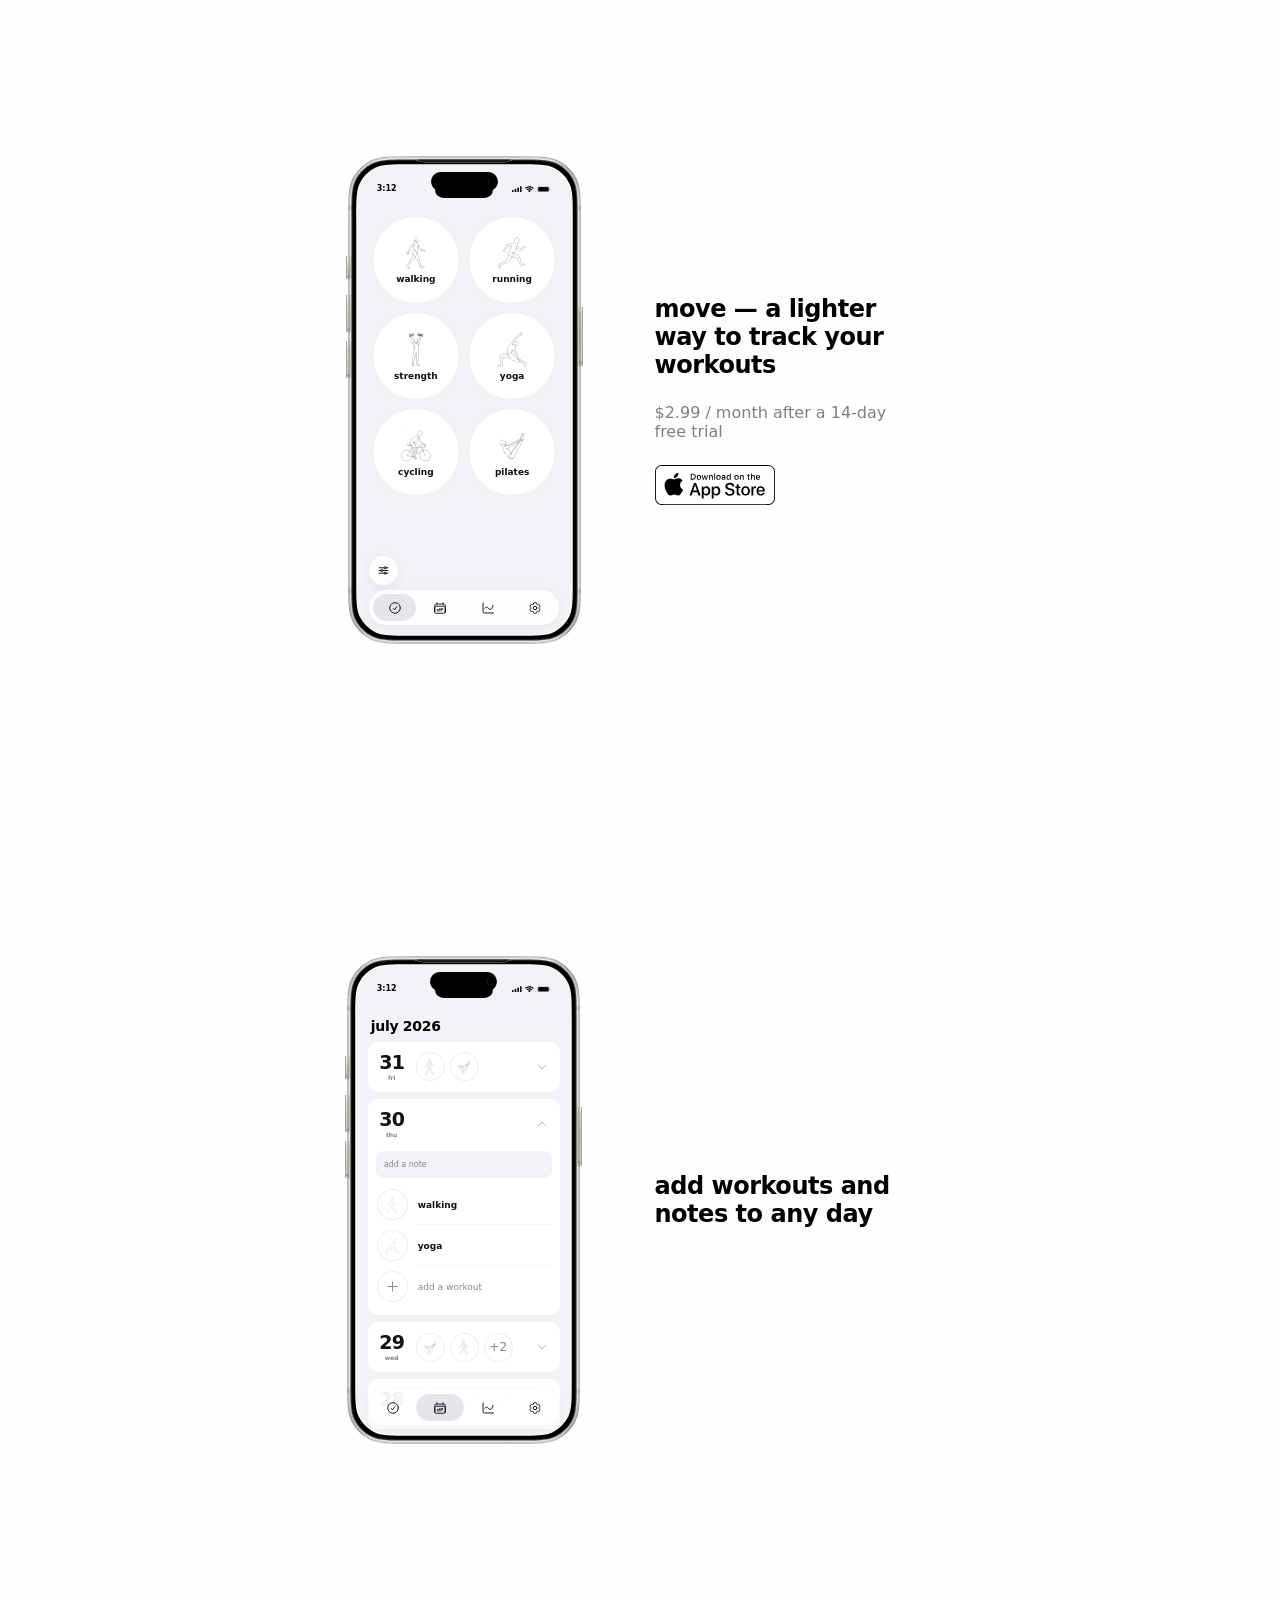
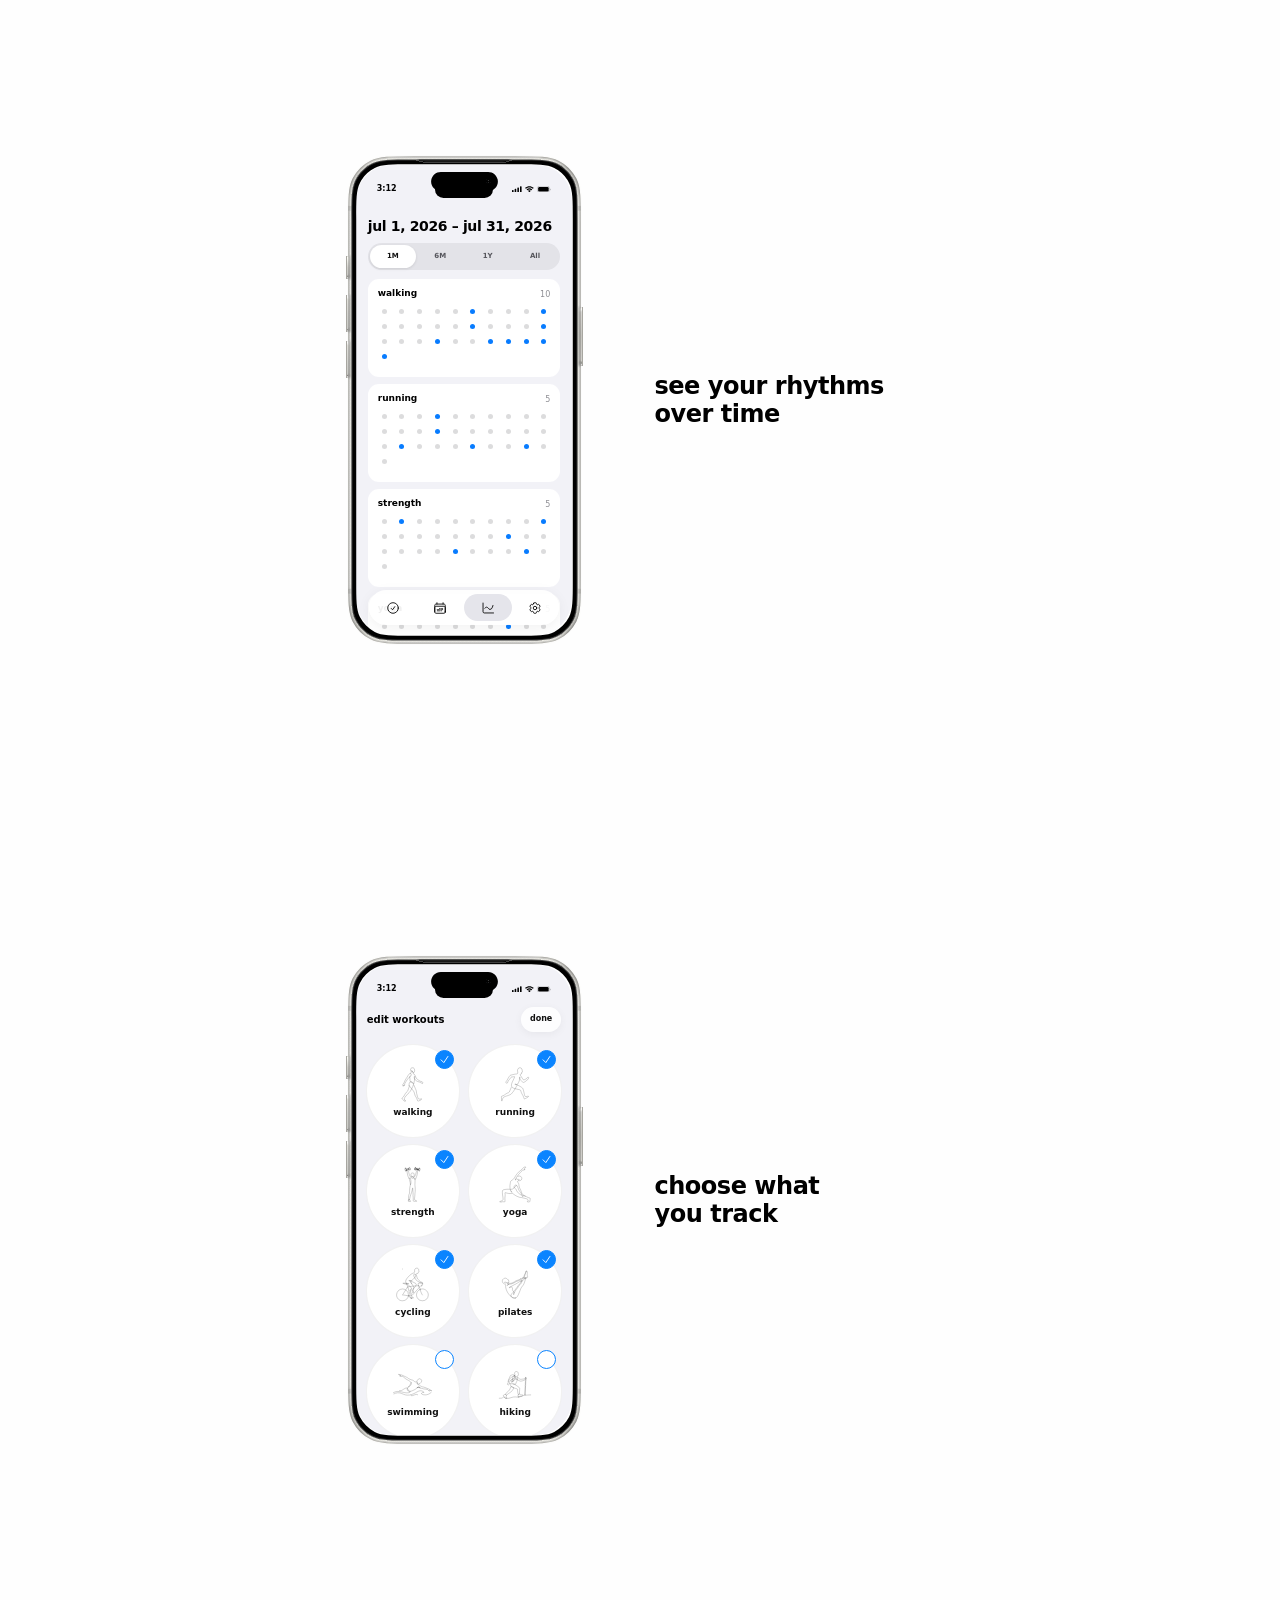
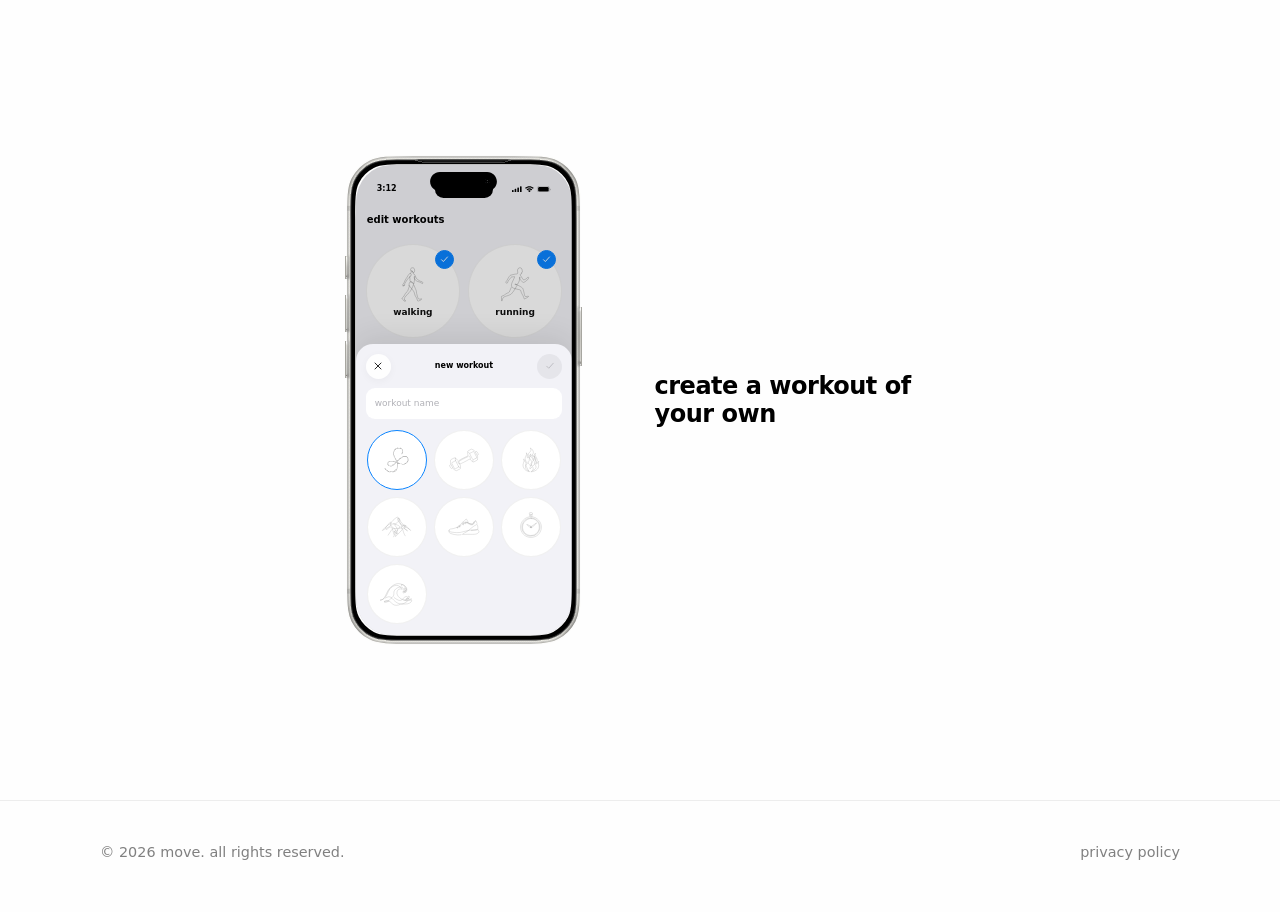
==== commit 5ee689ab: "last demo" ====
--- a/index.html
+++ b/index.html
@@ -238,13 +238,46 @@
 
       <section class="panel">
         <div class="panel-inner">
-          <figure class="panel-phone reveal">
-            <img
-              src="images/custom.png"
-              alt="Create a custom workout with name and icon"
-              width="560"
-              height="1167"
-            />
+          <figure class="panel-phone demo-phone custom-workout-demo-phone reveal" aria-label="Interactive demo for creating a custom workout">
+            <div class="demo-screen custom-workout-demo-screen" data-custom-workout-demo>
+              <div data-custom-workout-status></div>
+
+              <header class="custom-workout-editor-header">
+                <strong>edit workouts</strong>
+              </header>
+
+              <div class="custom-workout-editor-scroll" data-custom-workout-scroll>
+                <div class="workout-editor-grid" data-custom-workout-grid></div>
+              </div>
+
+              <div class="custom-workout-sheet-layer is-open" data-custom-workout-layer aria-hidden="false">
+                <button class="custom-workout-backdrop" type="button" data-custom-workout-cancel aria-label="Close new workout editor"></button>
+                <form class="custom-workout-sheet" data-custom-workout-form aria-labelledby="custom-workout-title">
+                  <header class="custom-workout-sheet-header">
+                    <button class="custom-workout-sheet-button" type="button" data-custom-workout-cancel aria-label="Cancel">
+                      <svg viewBox="0 0 24 24" aria-hidden="true"><path d="M6 6l12 12M18 6 6 18" /></svg>
+                    </button>
+                    <h3 id="custom-workout-title">new workout</h3>
+                    <button class="custom-workout-sheet-button is-save" type="submit" data-custom-workout-save aria-label="Save workout" disabled>
+                      <svg viewBox="0 0 24 24" aria-hidden="true"><path d="m5.5 12.5 4 4 9-10" /></svg>
+                    </button>
+                  </header>
+
+                  <input
+                    class="custom-workout-name"
+                    type="text"
+                    data-custom-workout-name
+                    placeholder="workout name"
+                    aria-label="Workout name"
+                    autocomplete="off"
+                    autocapitalize="words"
+                  />
+                  <div class="custom-workout-icon-grid" data-custom-workout-icons role="radiogroup" aria-label="Workout illustration"></div>
+                </form>
+              </div>
+
+              <p class="visually-hidden" aria-live="polite" data-custom-workout-announcement></p>
+            </div>
           </figure>
           <p class="panel-copy reveal">create a workout of your own</p>
         </div>
@@ -265,5 +298,6 @@
     <script src="calendar-demo.js"></script>
     <script src="stats-demo.js"></script>
     <script src="workout-editor-demo.js"></script>
+    <script src="custom-workout-demo.js"></script>
   </body>
 </html>
--- a/styles.css
+++ b/styles.css
@@ -119,6 +119,7 @@
   box-shadow: none;
   user-select: none;
   -webkit-user-select: none;
+  -webkit-touch-callout: none;
 }
 
 .demo-phone::after {
@@ -174,6 +175,22 @@
   grid-template-columns: repeat(2, 1fr);
   gap: 8px;
   margin-top: 12px;
+}
+
+/* Decorative icons: keep the hold target on the button so a long press can't
+   open the image callout menu. */
+.demo-screen img {
+  pointer-events: none;
+  -webkit-user-drag: none;
+}
+
+/* Typable fields opt back out: they need a caret, selection, and the paste
+   callout that the demo frame suppresses for its icons. */
+.demo-screen input,
+.demo-screen textarea {
+  user-select: text;
+  -webkit-user-select: text;
+  -webkit-touch-callout: default;
 }
 
 .demo-workout {
@@ -1279,6 +1296,237 @@
   transition: transform 150ms cubic-bezier(0.25, 0.46, 0.45, 0.94);
 }
 
+/* Custom workout demo */
+.custom-workout-demo-screen {
+  padding: 0;
+}
+
+.custom-workout-demo-screen > .demo-status {
+  position: absolute;
+  z-index: 8;
+  top: 10px;
+  right: 16px;
+  left: 16px;
+}
+
+.custom-workout-editor-header {
+  position: absolute;
+  z-index: 4;
+  top: 39px;
+  right: 0;
+  left: 0;
+  display: flex;
+  height: 40px;
+  align-items: center;
+  padding: 0 11px 8px;
+  background: linear-gradient(#f2f2f7 68%, rgb(242 242 247 / 0%));
+}
+
+.custom-workout-editor-header strong {
+  font-size: 10px;
+  font-weight: 700;
+  line-height: 1;
+}
+
+.custom-workout-editor-scroll {
+  position: absolute;
+  inset: 39px 0 0;
+  overflow-y: auto;
+  overscroll-behavior: contain;
+  scrollbar-width: none;
+  padding: 40px 10px 18px;
+  -webkit-overflow-scrolling: touch;
+}
+
+.custom-workout-editor-scroll::-webkit-scrollbar {
+  display: none;
+}
+
+.custom-workout-add-tile {
+  border: 1px dashed rgb(60 60 67 / 24%);
+  color: #85858b;
+  background: rgb(255 255 255 / 74%);
+  font-weight: 500;
+}
+
+.custom-workout-add-tile svg {
+  width: 17px;
+  height: 17px;
+  fill: none;
+  stroke: currentColor;
+  stroke-linecap: round;
+  stroke-width: 1.5;
+}
+
+.custom-workout-sheet-layer {
+  position: absolute;
+  z-index: 20;
+  inset: 0;
+  pointer-events: none;
+}
+
+.custom-workout-sheet-layer.is-open {
+  pointer-events: auto;
+}
+
+.custom-workout-backdrop {
+  position: absolute;
+  inset: 0;
+  width: 100%;
+  padding: 0;
+  border: 0;
+  background: rgb(0 0 0 / 15%);
+  opacity: 0;
+  transition: opacity 240ms ease;
+}
+
+.custom-workout-sheet {
+  position: absolute;
+  right: 0;
+  bottom: 0;
+  left: 0;
+  min-height: 55%;
+  max-height: 76%;
+  overflow-y: auto;
+  padding: 10px;
+  border-radius: 17px 17px 0 0;
+  background: #f2f2f7;
+  box-shadow: 0 -8px 28px rgb(0 0 0 / 8%);
+  transform: translateY(102%);
+  transition: transform 320ms cubic-bezier(0.32, 0.72, 0, 1);
+}
+
+.custom-workout-sheet-layer.is-open .custom-workout-backdrop {
+  opacity: 1;
+}
+
+.custom-workout-sheet-layer.is-open .custom-workout-sheet {
+  transform: translateY(0);
+}
+
+.custom-workout-sheet-header {
+  display: grid;
+  grid-template-columns: 25px 1fr 25px;
+  align-items: center;
+  gap: 7px;
+  margin-bottom: 9px;
+}
+
+.custom-workout-sheet-header h3 {
+  margin: 0;
+  font-size: 8px;
+  font-weight: 650;
+  line-height: 1;
+  text-align: center;
+}
+
+.custom-workout-sheet-button {
+  display: grid;
+  width: 25px;
+  height: 25px;
+  padding: 0;
+  place-items: center;
+  border: 0;
+  border-radius: 50%;
+  color: #111;
+  background: rgb(255 255 255 / 90%);
+  box-shadow: 0 2px 8px rgb(0 0 0 / 4%);
+  cursor: pointer;
+  -webkit-tap-highlight-color: transparent;
+  transition: transform 150ms cubic-bezier(0.25, 0.46, 0.45, 0.94);
+}
+
+.custom-workout-sheet-button svg {
+  width: 12px;
+  height: 12px;
+  fill: none;
+  stroke: currentColor;
+  stroke-linecap: round;
+  stroke-linejoin: round;
+  stroke-width: 1.8;
+}
+
+.custom-workout-sheet-button.is-save {
+  color: #fff;
+  background: #0a84ff;
+}
+
+.custom-workout-sheet-button:disabled {
+  color: #aaaab0;
+  background: #e2e2e7;
+  box-shadow: none;
+  cursor: default;
+  opacity: 0.78;
+}
+
+.custom-workout-sheet-button:not(:disabled):active,
+.custom-workout-icon-choice:active {
+  transform: scale(0.97);
+}
+
+.custom-workout-sheet-button:focus-visible,
+.custom-workout-icon-choice:focus-visible {
+  outline: 2px solid #087cff;
+  outline-offset: 2px;
+}
+
+.custom-workout-name {
+  display: block;
+  width: 100%;
+  height: 31px;
+  margin-bottom: 10px;
+  padding: 0 9px;
+  border: 0;
+  border-radius: 9px;
+  outline: none;
+  color: #111;
+  background: #fff;
+  font: inherit;
+  font-size: 9px;
+  font-weight: 500;
+}
+
+.custom-workout-name:focus {
+  outline: none;
+}
+
+.custom-workout-name::placeholder {
+  color: #b1b1b7;
+  opacity: 1;
+}
+
+.custom-workout-icon-grid {
+  display: grid;
+  grid-template-columns: repeat(3, minmax(0, 1fr));
+  gap: 7px;
+  padding: 1px;
+}
+
+.custom-workout-icon-choice {
+  display: grid;
+  aspect-ratio: 1;
+  min-width: 0;
+  padding: 0;
+  place-items: center;
+  border: 1px solid rgb(60 60 67 / 7%);
+  border-radius: 50%;
+  background: #fff;
+  cursor: pointer;
+  -webkit-tap-highlight-color: transparent;
+  transition: transform 150ms cubic-bezier(0.25, 0.46, 0.45, 0.94);
+}
+
+.custom-workout-icon-choice[aria-checked="true"] {
+  border: 1.5px solid #0a84ff;
+}
+
+.custom-workout-icon-choice img {
+  width: 70%;
+  height: 70%;
+  object-fit: contain;
+  opacity: 0.58;
+}
+
 @keyframes demo-particle {
   from {
     opacity: var(--particle-opacity);
@@ -1506,6 +1754,9 @@
   }
 
   .panel-copy {
+    /* A definite basis keeps every panel the same total width, so the phones
+       share one vertical axis even when a caption fits on a single line. */
+    flex: 0 0 280px;
     text-align: left;
   }
 
@@ -1565,6 +1816,19 @@
   .workout-editor-header button,
   .workout-editor-tile,
   .workout-editor-edit-button {
+    transition: none;
+  }
+
+  .custom-workout-backdrop {
+    transition: opacity 160ms ease;
+  }
+
+  .custom-workout-sheet {
+    transition: none;
+  }
+
+  .custom-workout-sheet-button,
+  .custom-workout-icon-choice {
     transition: none;
   }
 
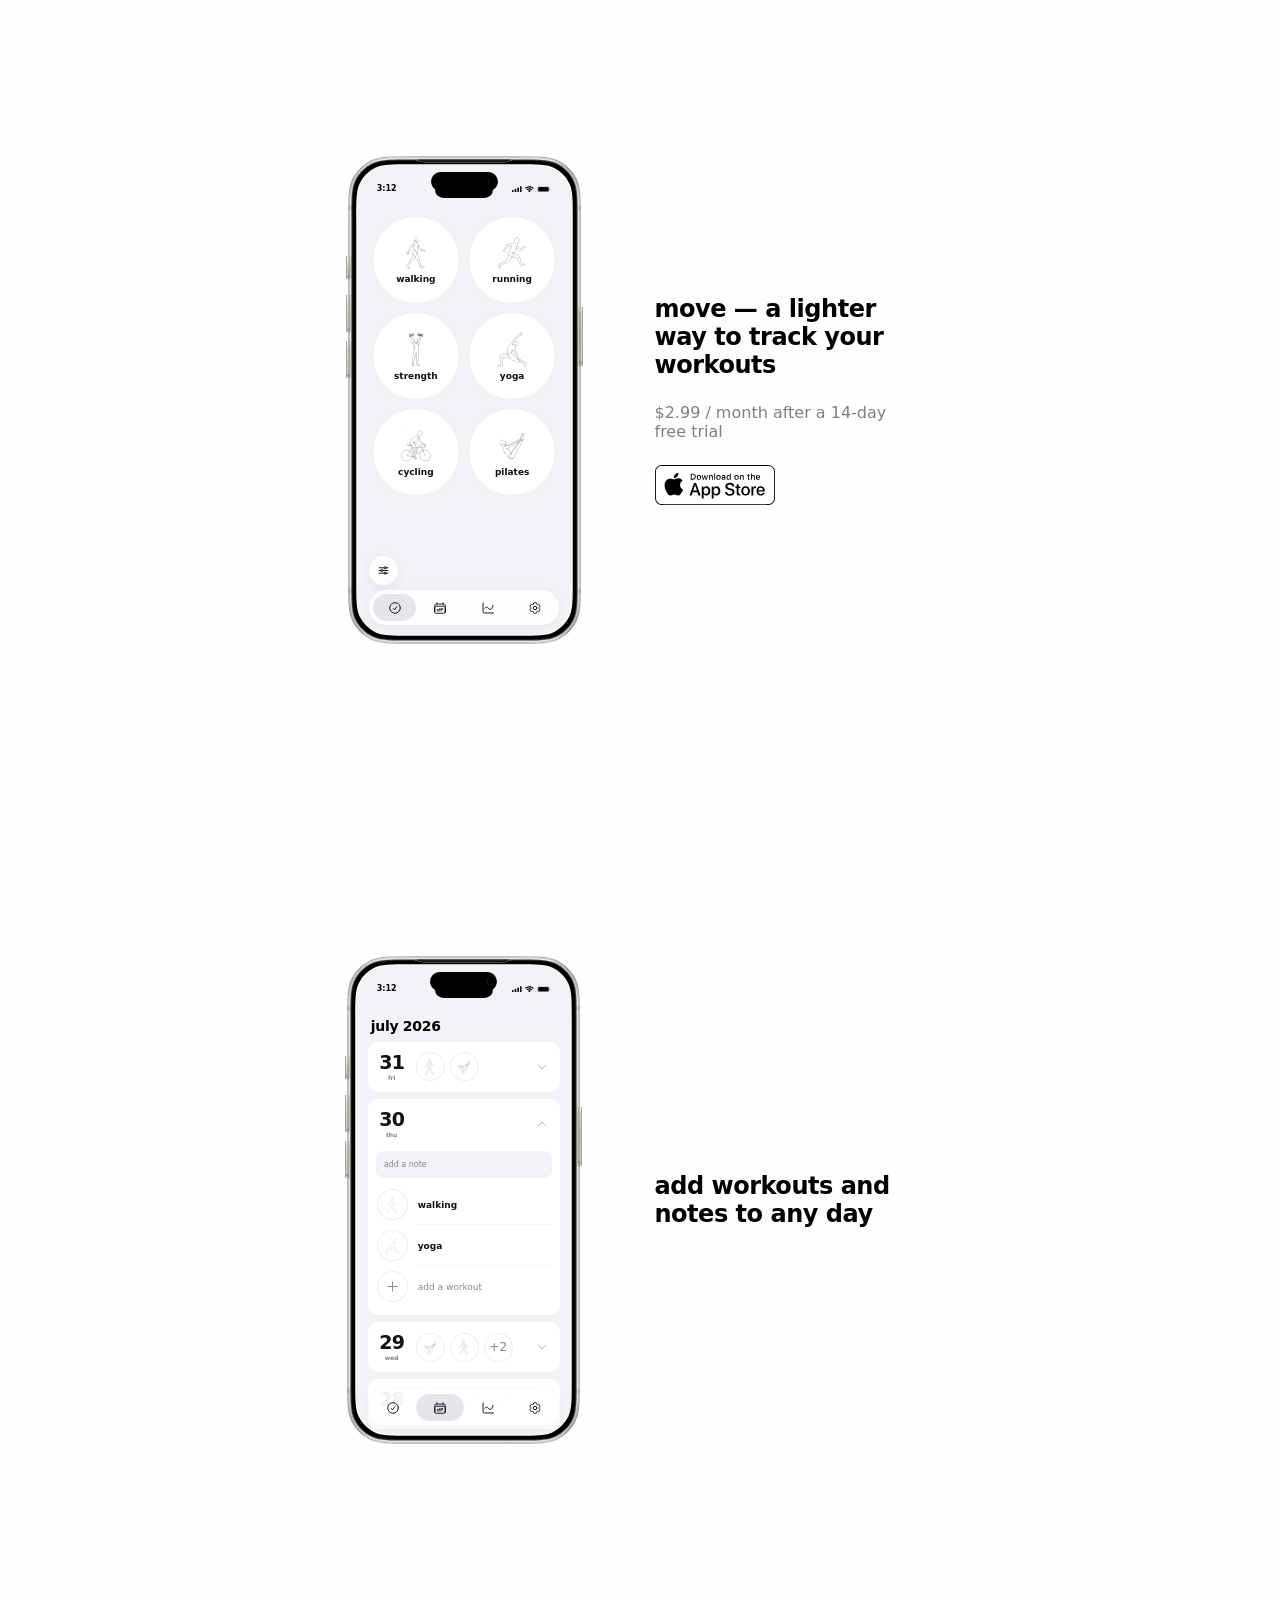
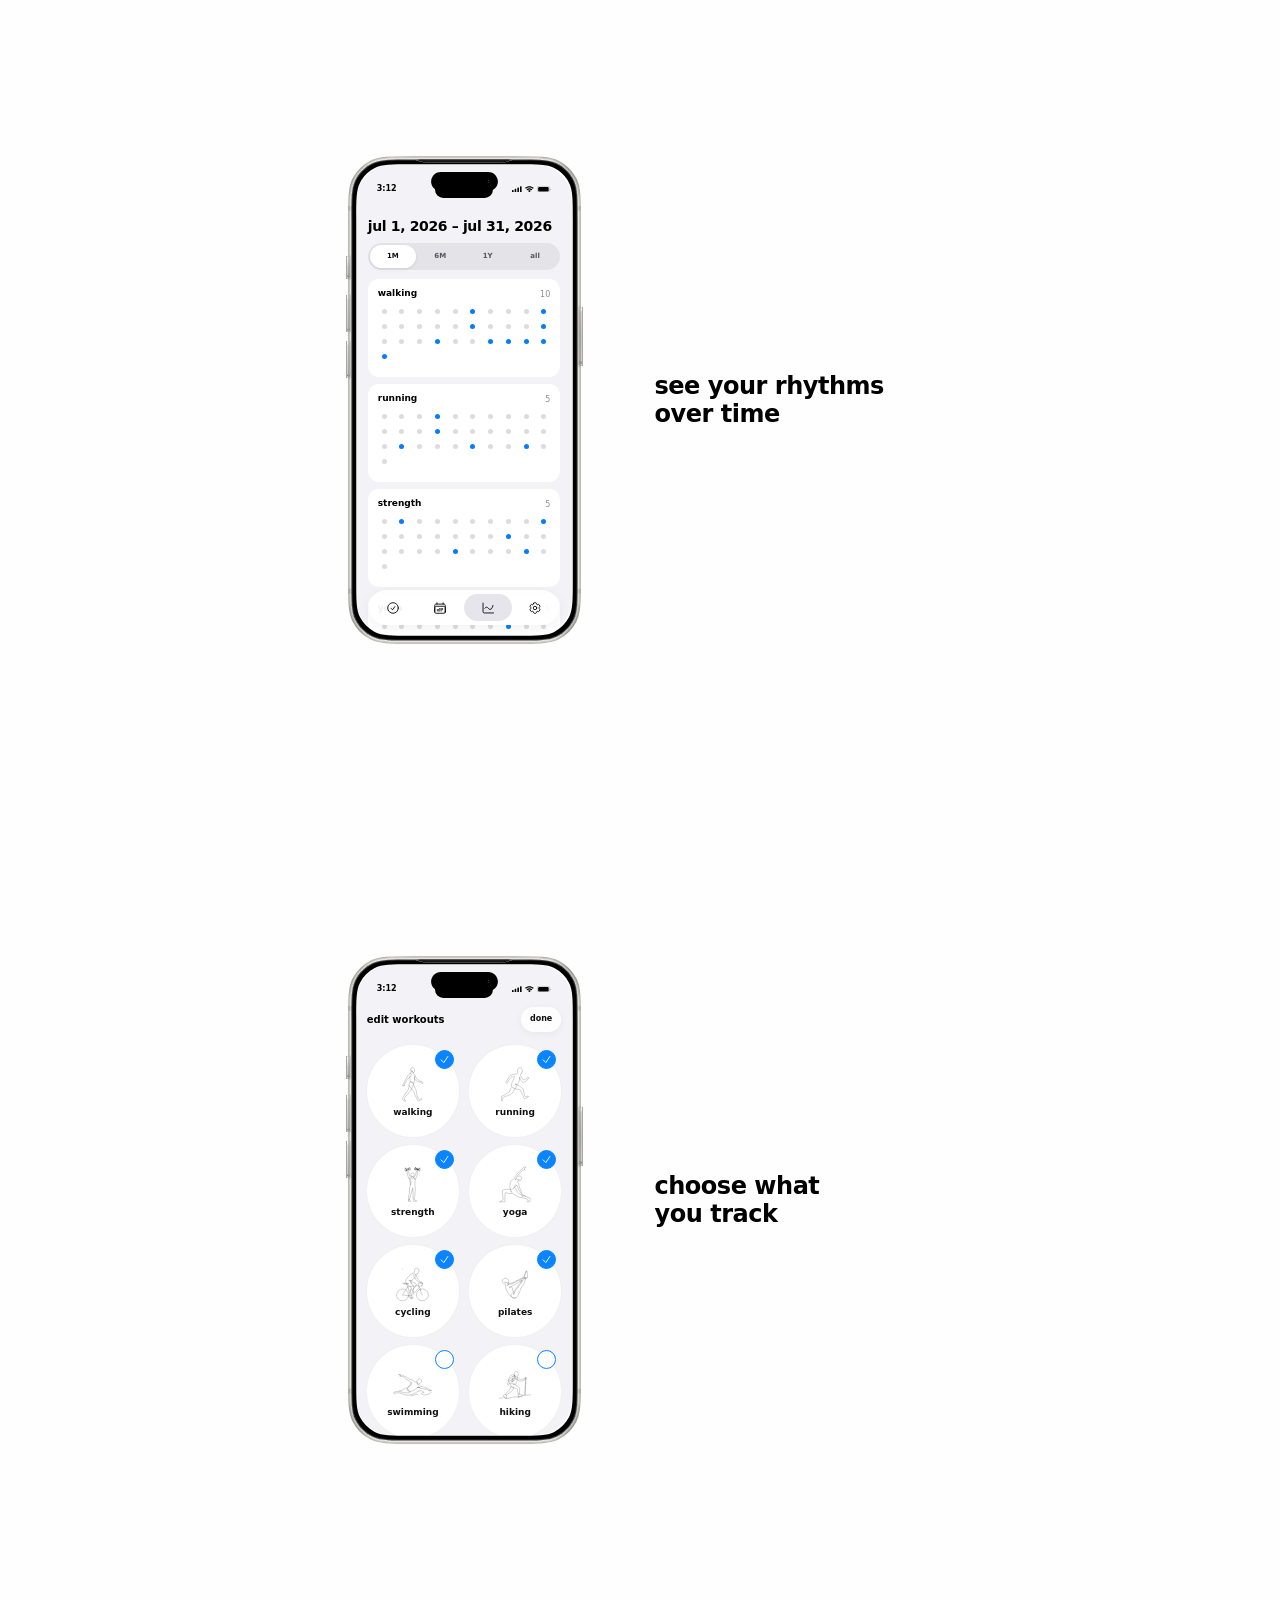
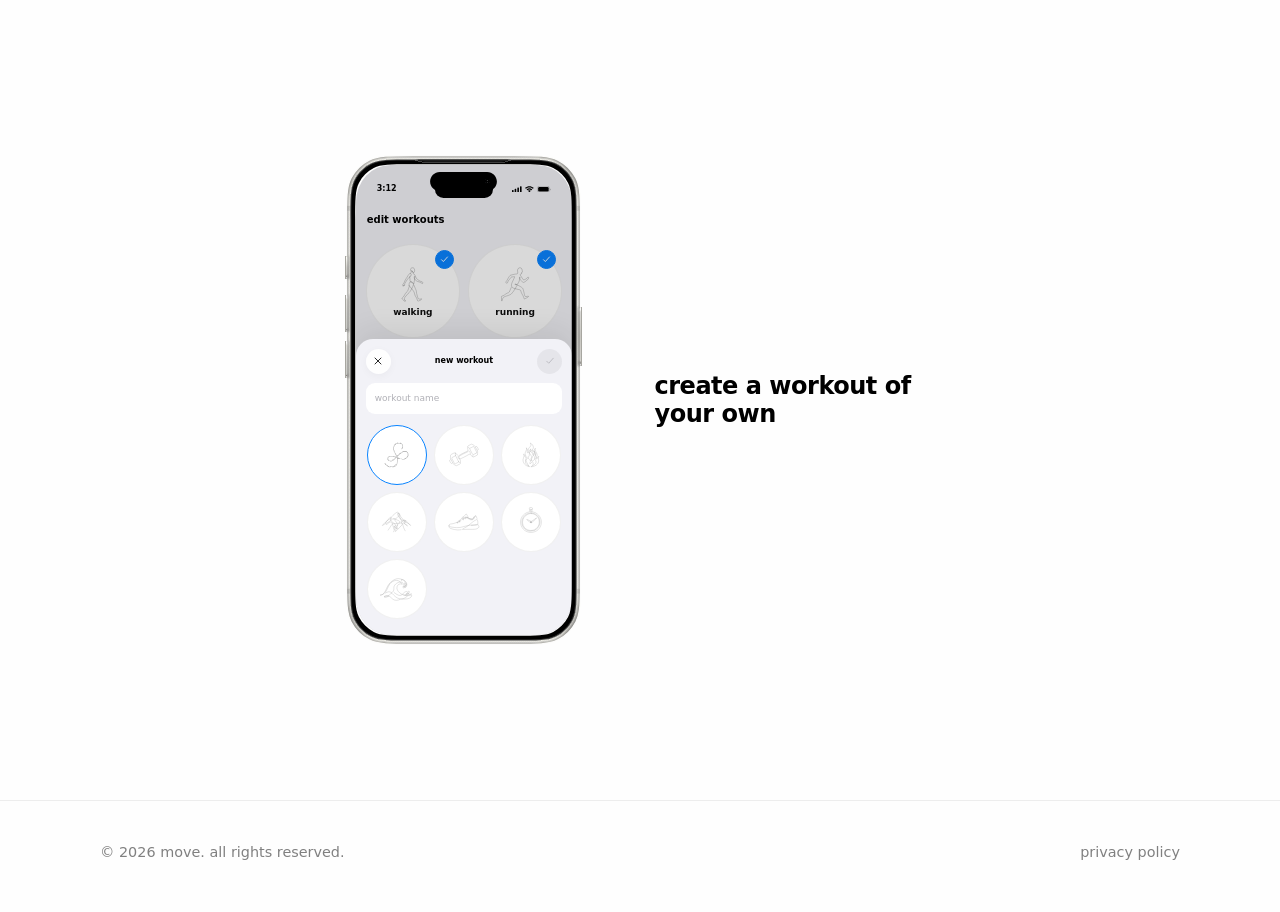
==== commit d8f4a921: "flash fix" ====
--- a/index.html
+++ b/index.html
@@ -38,39 +38,39 @@
               <div class="demo-grid">
                 <button class="demo-workout" type="button" data-workout="walking">
                   <span class="demo-workout-progress"></span>
-                  <img src="images/workout-walking.svg" alt="" />
+                  <img src="images/workout-walking.svg" alt="" width="36" height="36" />
                   <span>walking</span>
                 </button>
                 <button class="demo-workout" type="button" data-workout="running">
                   <span class="demo-workout-progress"></span>
-                  <img src="images/workout-running.svg" alt="" />
+                  <img src="images/workout-running.svg" alt="" width="36" height="36" />
                   <span>running</span>
                 </button>
                 <button class="demo-workout" type="button" data-workout="strength">
                   <span class="demo-workout-progress"></span>
-                  <img src="images/workout-lifting.svg" alt="" />
+                  <img src="images/workout-lifting.svg" alt="" width="36" height="36" />
                   <span>strength</span>
                 </button>
                 <button class="demo-workout" type="button" data-workout="yoga">
                   <span class="demo-workout-progress"></span>
-                  <img src="images/workout-yoga.svg" alt="" />
+                  <img src="images/workout-yoga.svg" alt="" width="36" height="36" />
                   <span>yoga</span>
                 </button>
                 <button class="demo-workout" type="button" data-workout="cycling">
                   <span class="demo-workout-progress"></span>
-                  <img src="images/workout-biking.svg" alt="" />
+                  <img src="images/workout-biking.svg" alt="" width="36" height="36" />
                   <span>cycling</span>
                 </button>
                 <button class="demo-workout" type="button" data-workout="pilates">
                   <span class="demo-workout-progress"></span>
-                  <img src="images/workout-pilates.svg" alt="" />
+                  <img src="images/workout-pilates.svg" alt="" width="36" height="36" />
                   <span>pilates</span>
                 </button>
               </div>
 
               <div class="demo-toolbar" aria-hidden="true">
                 <span class="demo-edit">
-                  <svg viewBox="0 0 24 24" aria-hidden="true">
+                  <svg viewBox="0 0 24 24" width="24" height="24" aria-hidden="true">
                     <path d="M4 7h9m4 0h3M4 12h3m4 0h9M4 17h9m4 0h3" />
                     <circle cx="15" cy="7" r="2" />
                     <circle cx="9" cy="12" r="2" />
@@ -174,7 +174,7 @@
                   <button type="button" data-stats-range="month" aria-pressed="true">1M</button>
                   <button type="button" data-stats-range="sixMonths" aria-pressed="false">6M</button>
                   <button type="button" data-stats-range="year" aria-pressed="false">1Y</button>
-                  <button type="button" data-stats-range="allTime" aria-pressed="false">All</button>
+                  <button type="button" data-stats-range="allTime" aria-pressed="false">all</button>
                 </div>
                 <div class="stats-cards" data-stats-cards></div>
               </div>
@@ -213,7 +213,7 @@
                 <div class="demo-grid workout-editor-complete-grid" data-workout-complete-grid></div>
                 <div class="demo-toolbar workout-editor-toolbar">
                   <button class="demo-edit workout-editor-edit-button" type="button" data-workout-editor-open aria-label="Edit workouts">
-                    <svg viewBox="0 0 24 24" aria-hidden="true">
+                    <svg viewBox="0 0 24 24" width="24" height="24" aria-hidden="true">
                       <path d="M4 7h9m4 0h3M4 12h3m4 0h9M4 17h9m4 0h3" />
                       <circle cx="15" cy="7" r="2" />
                       <circle cx="9" cy="12" r="2" />
@@ -255,11 +255,11 @@
                 <form class="custom-workout-sheet" data-custom-workout-form aria-labelledby="custom-workout-title">
                   <header class="custom-workout-sheet-header">
                     <button class="custom-workout-sheet-button" type="button" data-custom-workout-cancel aria-label="Cancel">
-                      <svg viewBox="0 0 24 24" aria-hidden="true"><path d="M6 6l12 12M18 6 6 18" /></svg>
+                      <svg viewBox="0 0 24 24" width="24" height="24" aria-hidden="true"><path d="M6 6l12 12M18 6 6 18" /></svg>
                     </button>
                     <h3 id="custom-workout-title">new workout</h3>
                     <button class="custom-workout-sheet-button is-save" type="submit" data-custom-workout-save aria-label="Save workout" disabled>
-                      <svg viewBox="0 0 24 24" aria-hidden="true"><path d="m5.5 12.5 4 4 9-10" /></svg>
+                      <svg viewBox="0 0 24 24" width="24" height="24" aria-hidden="true"><path d="m5.5 12.5 4 4 9-10" /></svg>
                     </button>
                   </header>
 
--- a/styles.css
+++ b/styles.css
@@ -1246,7 +1246,7 @@
   width: 19px;
   height: 19px;
   place-items: center;
-  border: 1.5px solid #0a84ff;
+  border: 1px solid #0a84ff;
   border-radius: 50%;
   color: transparent;
   background: #fff;
@@ -1389,6 +1389,7 @@
   max-height: 76%;
   overflow-y: auto;
   padding: 10px;
+  padding-bottom: 15px;
   border-radius: 17px 17px 0 0;
   background: #f2f2f7;
   box-shadow: 0 -8px 28px rgb(0 0 0 / 8%);
@@ -1517,7 +1518,7 @@
 }
 
 .custom-workout-icon-choice[aria-checked="true"] {
-  border: 1.5px solid #0a84ff;
+  border: 1px solid #0a84ff;
 }
 
 .custom-workout-icon-choice img {
